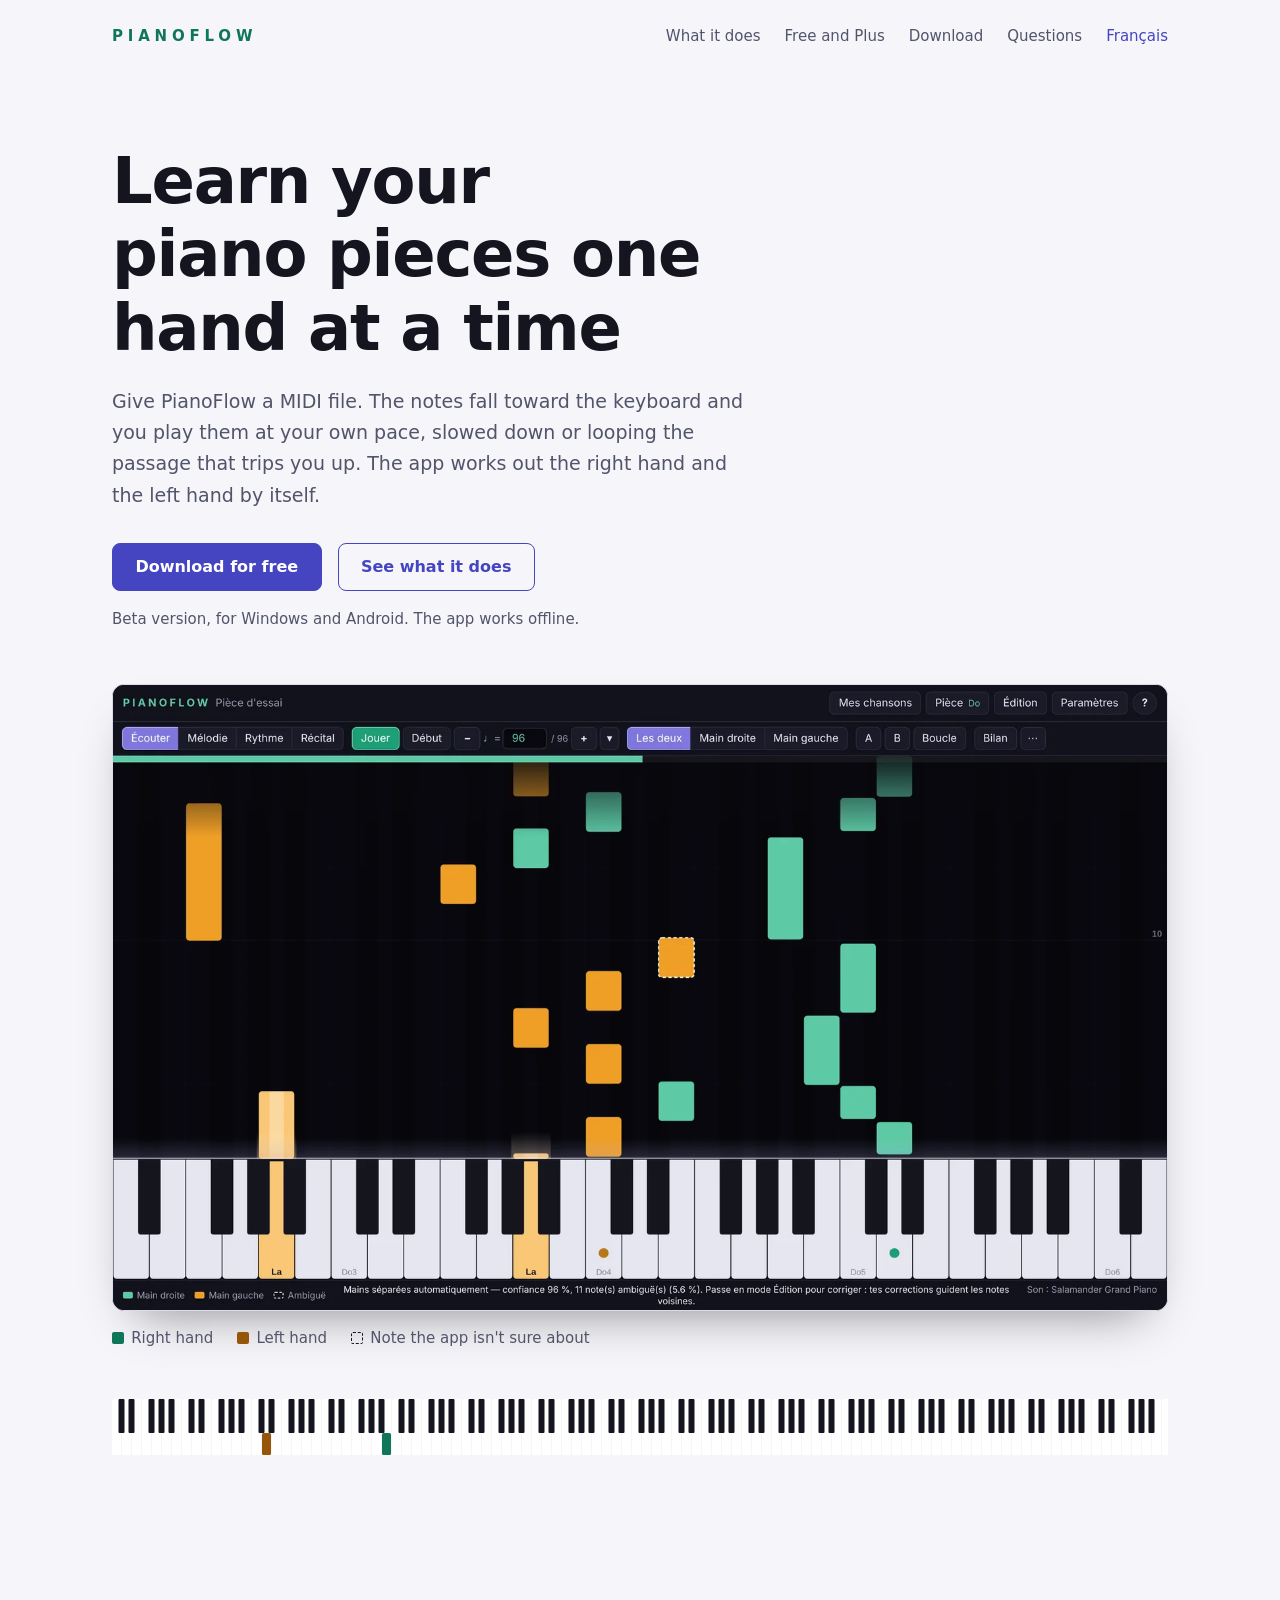
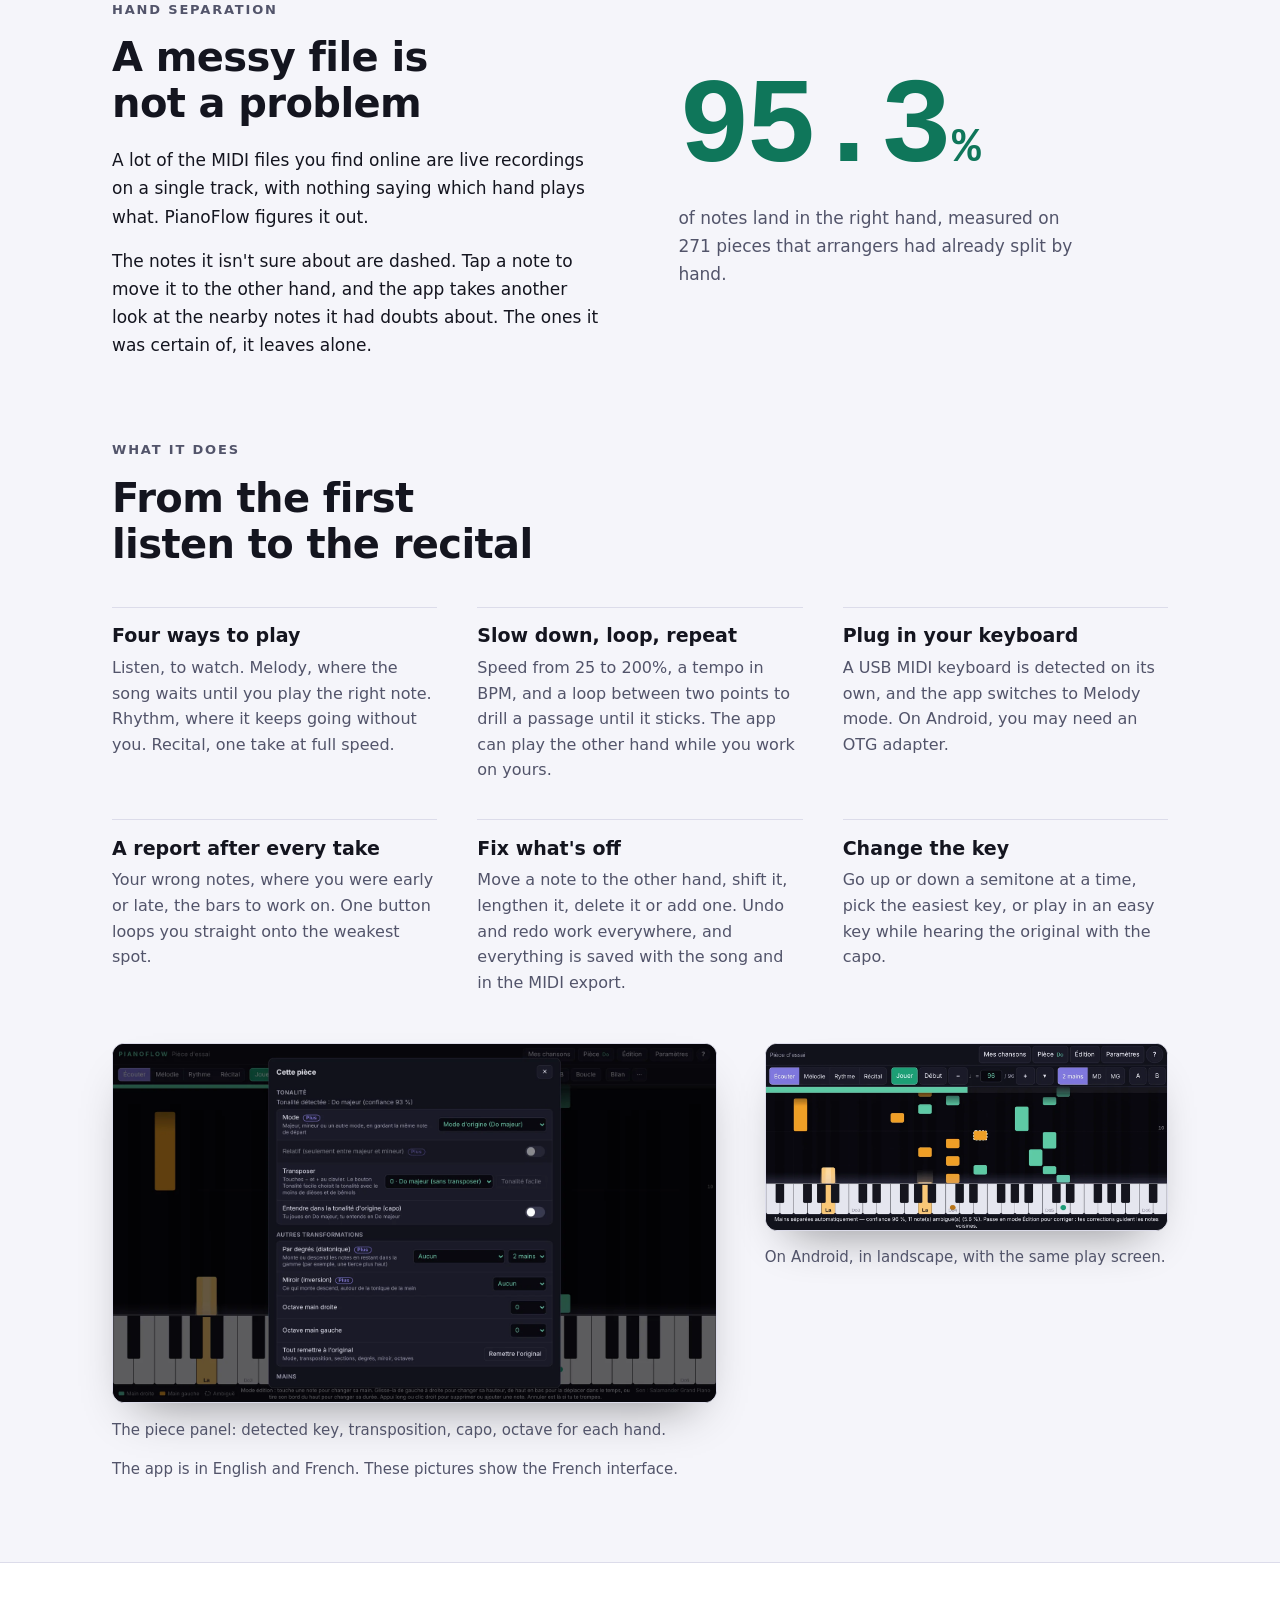
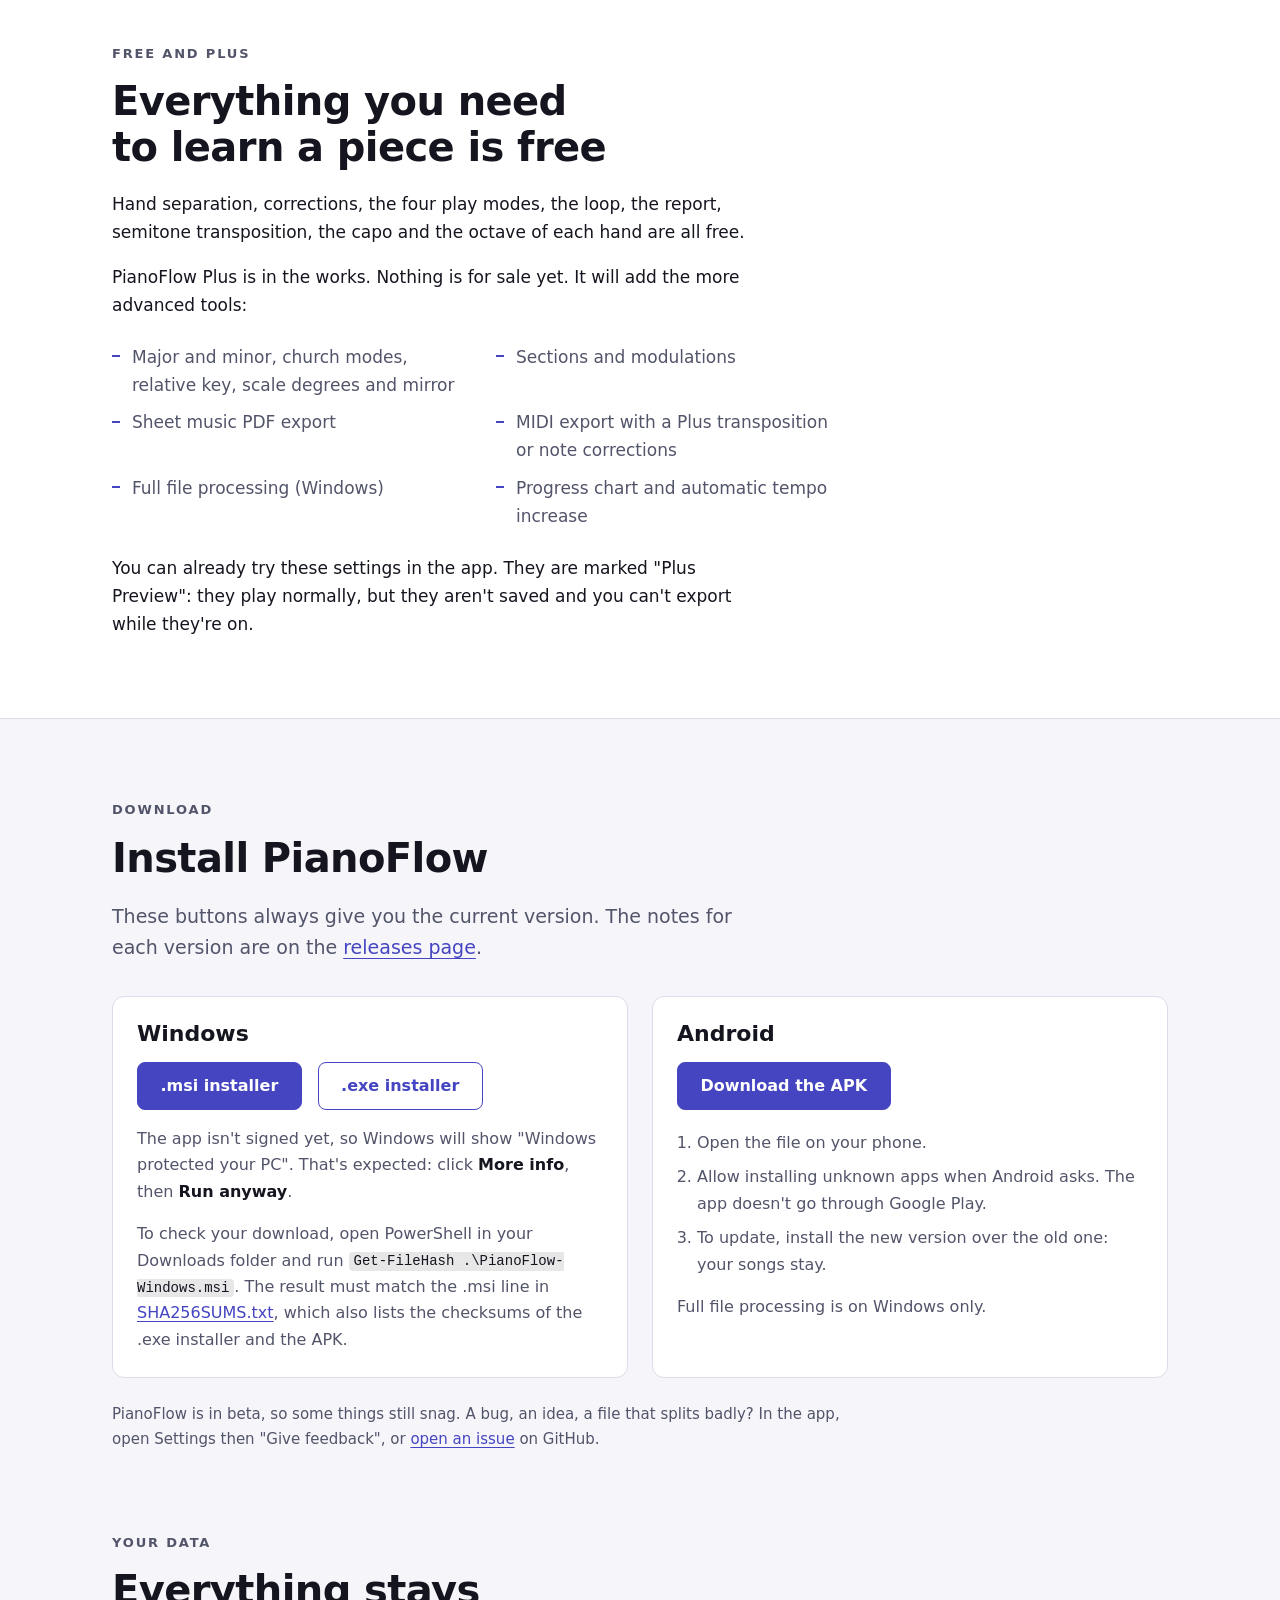
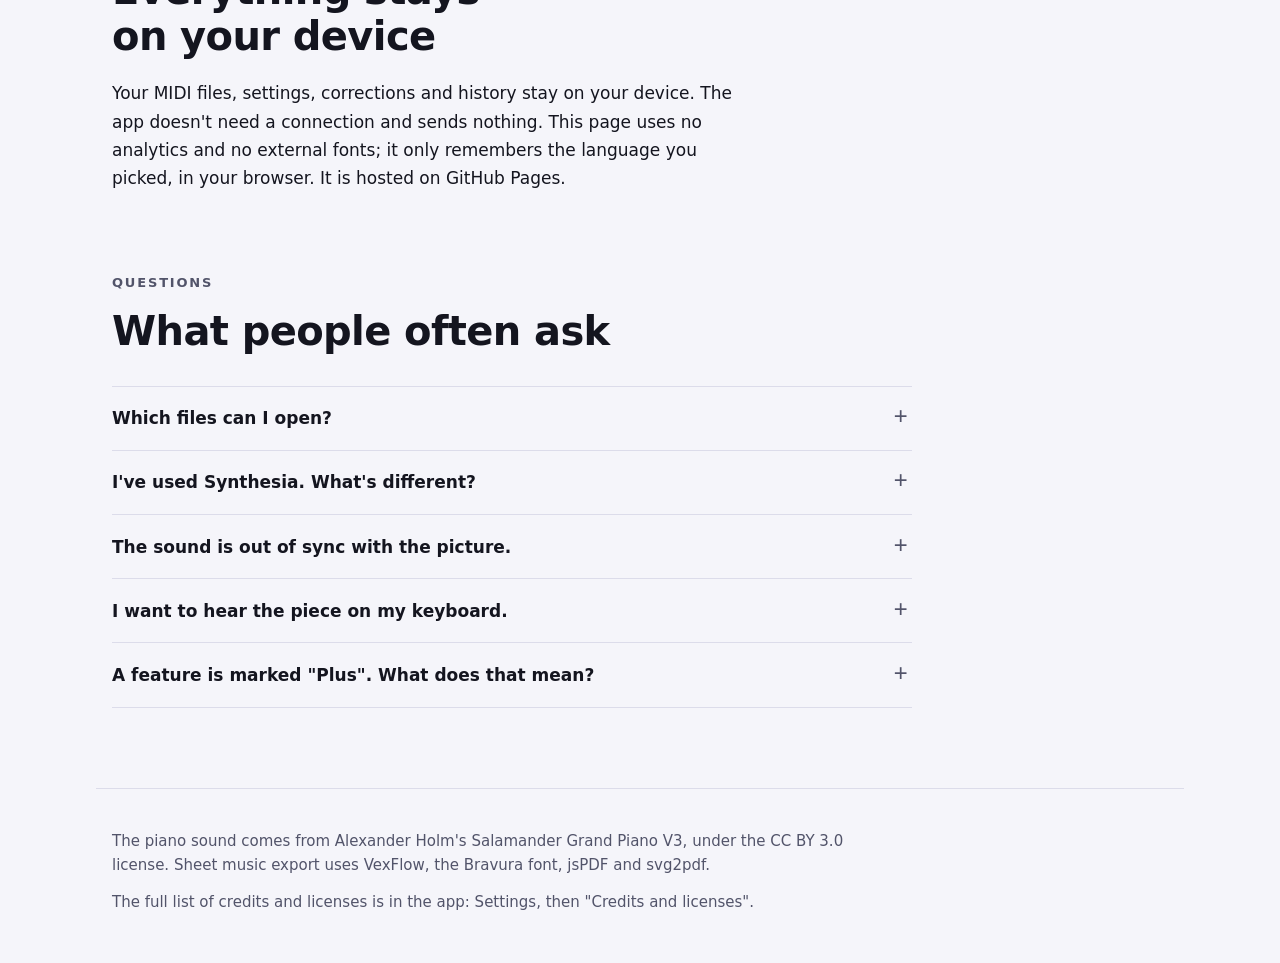
==== en/index.html @ ace05fa1 "Site : c47368e" ====
<!doctype html>
<html lang="en">
<head>
<meta charset="utf-8">
<meta name="viewport" content="width=device-width, initial-scale=1, viewport-fit=cover">
<title>PianoFlow</title>
<meta name="description" content="PianoFlow helps you learn piano pieces from a MIDI file: the notes fall toward the keyboard and the two hands are split for you. Free, for Windows and Android.">
<meta name="color-scheme" content="dark light">
<link rel="icon" href="data:image/svg+xml,%3Csvg xmlns='http://www.w3.org/2000/svg' viewBox='0 0 32 32'%3E%3Crect width='32' height='32' rx='6' fill='%230d0e15'/%3E%3Crect x='6' y='7' width='5' height='11' rx='1' fill='%235ccaa2'/%3E%3Crect x='13' y='12' width='5' height='8' rx='1' fill='%23f0a02a'/%3E%3Crect x='20' y='5' width='5' height='9' rx='1' fill='%235ccaa2'/%3E%3Crect x='4' y='22' width='24' height='5' rx='1' fill='%23e6e6ee'/%3E%3C/svg%3E">
<link rel="stylesheet" href="../style.css">
<link rel="alternate" hreflang="fr" href="https://nordiqc.github.io/pianoflow/">
<link rel="alternate" hreflang="en" href="https://nordiqc.github.io/pianoflow/en/">
<link rel="alternate" hreflang="x-default" href="https://nordiqc.github.io/pianoflow/en/">
</head>
<body>

<header class="page">
  <a class="marque" href="./">PianoFlow</a>
  <nav aria-label="Page sections">
    <a href="#features">What it does</a>
    <a href="#plus">Free and Plus</a>
    <a href="#download">Download</a>
    <a href="#questions">Questions</a>
    <a href="../" hreflang="fr" lang="fr" data-langue="fr" class="langue">Français</a>
  </nav>
</header>

<main>
<section class="accueil page" aria-labelledby="title">
  <h1 id="title">Learn your piano pieces one hand at a time</h1>
  <p class="lead">Give PianoFlow a MIDI file. The notes fall toward the keyboard and you play them at your own pace, slowed down or looping the passage that trips you up. The app works out the right hand and the left hand by itself.</p>
  <div class="actions">
    <a class="bouton principal" href="#download">Download for free</a>
    <a class="bouton secondaire" href="#features">See what it does</a>
  </div>
  <p class="note-bouton">Beta version, for Windows and Android. The app works offline.</p>

  <figure class="vitrine">
    <div class="cadre">
      <img src="../img/jeu.webp" width="1600" height="950" alt="The PianoFlow play screen: green and orange notes fall toward a piano keyboard, with the mode, speed and loop buttons at the top. The interface in this picture is in French.">
    </div>
    <figcaption>
      <span class="legende"><i class="d"></i>Right hand</span>
      <span class="legende"><i class="g"></i>Left hand</span>
      <span class="legende"><i class="a"></i>Note the app isn't sure about</span>
    </figcaption>
  </figure>

  <svg class="clavier" aria-hidden="true" focusable="false">
    <defs>
      <pattern id="octave" patternUnits="userSpaceOnUse" width="70" height="56">
        <rect width="70" height="56" fill="var(--fond)"/>
        <g fill="var(--cle)">
          <rect x="0" width="9" height="56" rx="1.5"/><rect x="10" width="9" height="56" rx="1.5"/><rect x="20" width="9" height="56" rx="1.5"/>
          <rect x="30" width="9" height="56" rx="1.5"/><rect x="40" width="9" height="56" rx="1.5"/><rect x="50" width="9" height="56" rx="1.5"/><rect x="60" width="9" height="56" rx="1.5"/>
        </g>
        <g fill="var(--cle-noire)">
          <rect x="6.5" width="6" height="34" rx="1"/><rect x="16.5" width="6" height="34" rx="1"/>
          <rect x="36.5" width="6" height="34" rx="1"/><rect x="46.5" width="6" height="34" rx="1"/><rect x="56.5" width="6" height="34" rx="1"/>
        </g>
      </pattern>
    </defs>
    <rect width="100%" height="56" fill="url(#octave)"/>
    <rect x="150" y="34" width="9" height="22" rx="1.5" fill="var(--main-g)"/>
    <rect x="270" y="34" width="9" height="22" rx="1.5" fill="var(--main-d)"/>
  </svg>
</section>

<section id="hands" class="page" aria-labelledby="title-hands">
  <div class="deux-colonnes">
    <div>
      <p class="etiquette">Hand separation</p>
      <h2 id="title-hands">A messy file is not a problem</h2>
      <div class="corps">
        <p>A lot of the MIDI files you find online are live recordings on a single track, with nothing saying which hand plays what. PianoFlow figures it out.</p>
        <p>The notes it isn't sure about are dashed. Tap a note to move it to the other hand, and the app takes another look at the nearby notes it had doubts about. The ones it was certain of, it leaves alone.</p>
      </div>
    </div>
    <div>
      <p class="chiffre">95.3<small>%</small></p>
      <p class="chiffre-texte">of notes land in the right hand, measured on 271 pieces that arrangers had already split by hand.</p>
    </div>
  </div>
</section>

<section id="features" class="page suite" aria-labelledby="title-features">
  <p class="etiquette">What it does</p>
  <h2 id="title-features">From the first listen to the recital</h2>
  <ul class="fonctions">
    <li>
      <h3>Four ways to play</h3>
      <p>Listen, to watch. Melody, where the song waits until you play the right note. Rhythm, where it keeps going without you. Recital, one take at full speed.</p>
    </li>
    <li>
      <h3>Slow down, loop, repeat</h3>
      <p>Speed from 25 to 200%, a tempo in BPM, and a loop between two points to drill a passage until it sticks. The app can play the other hand while you work on yours.</p>
    </li>
    <li>
      <h3>Plug in your keyboard</h3>
      <p>A USB MIDI keyboard is detected on its own, and the app switches to Melody mode. On Android, you may need an OTG adapter.</p>
    </li>
    <li>
      <h3>A report after every take</h3>
      <p>Your wrong notes, where you were early or late, the bars to work on. One button loops you straight onto the weakest spot.</p>
    </li>
    <li>
      <h3>Fix what's off</h3>
      <p>Move a note to the other hand, shift it, lengthen it, delete it or add one. Undo and redo work everywhere, and everything is saved with the song and in the MIDI export.</p>
    </li>
    <li>
      <h3>Change the key</h3>
      <p>Go up or down a semitone at a time, pick the easiest key, or play in an easy key while hearing the original with the capo.</p>
    </li>
  </ul>

  <div class="apercus">
    <figure>
      <div class="cadre"><img src="../img/tonalite.webp" width="1600" height="950" loading="lazy" alt="The PianoFlow piece panel: detected key, transposition, capo, octave per hand, and the settings marked Plus. The interface in this picture is in French."></div>
      <figcaption class="sous-image">The piece panel: detected key, transposition, capo, octave for each hand.</figcaption>
    </figure>
    <figure>
      <div class="cadre"><img src="../img/telephone.webp" width="1400" height="647" loading="lazy" alt="PianoFlow on a phone held in landscape: the same play screen, with buttons sized for touch."></div>
      <figcaption class="sous-image">On Android, in landscape, with the same play screen.</figcaption>
    </figure>
  </div>
  <p class="sous-image">The app is in English and French. These pictures show the French interface.</p>
</section>

<section id="plus" class="plus" aria-labelledby="title-plus">
  <div class="page">
    <p class="etiquette">Free and Plus</p>
    <h2 id="title-plus">Everything you need to learn a piece is free</h2>
    <div class="corps">
      <p>Hand separation, corrections, the four play modes, the loop, the report, semitone transposition, the capo and the octave of each hand are all free.</p>
      <p>PianoFlow Plus is in the works. Nothing is for sale yet. It will add the more advanced tools:</p>
    </div>
    <ul class="liste-plus">
      <li>Major and minor, church modes, relative key, scale degrees and mirror</li>
      <li>Sections and modulations</li>
      <li>Sheet music PDF export</li>
      <li>MIDI export with a Plus transposition or note corrections</li>
      <li>Full file processing (Windows)</li>
      <li>Progress chart and automatic tempo increase</li>
    </ul>
    <div class="corps apres-liste">
      <p>You can already try these settings in the app. They are marked "Plus Preview": they play normally, but they aren't saved and you can't export while they're on.</p>
    </div>
  </div>
</section>

<section id="download" class="page" aria-labelledby="title-download">
  <p class="etiquette">Download</p>
  <h2 id="title-download">Install PianoFlow</h2>
  <p class="lead">These buttons always give you the current version. The notes for each version are on the <a href="https://github.com/NordiQc/pianoflow/releases/latest">releases page</a>.</p>

  <div class="telechargements">
    <div class="plateforme">
      <h3>Windows</h3>
      <div class="actions">
        <a class="bouton principal" href="https://github.com/NordiQc/pianoflow/releases/latest/download/PianoFlow-Windows.msi">.msi installer</a>
        <a class="bouton secondaire" href="https://github.com/NordiQc/pianoflow/releases/latest/download/PianoFlow-Windows-setup.exe">.exe installer</a>
      </div>
      <p>The app isn't signed yet, so Windows will show "Windows protected your PC". That's expected: click <strong>More info</strong>, then <strong>Run anyway</strong>.</p>
      <p>To check your download, open PowerShell in your Downloads folder and run <code>Get-FileHash .\PianoFlow-Windows.msi</code>. The result must match the .msi line in <a href="https://github.com/NordiQc/pianoflow/releases/latest/download/SHA256SUMS.txt">SHA256SUMS.txt</a>, which also lists the checksums of the .exe installer and the APK.</p>
    </div>
    <div class="plateforme">
      <h3>Android</h3>
      <div class="actions">
        <a class="bouton principal" href="https://github.com/NordiQc/pianoflow/releases/latest/download/PianoFlow-Android.apk">Download the APK</a>
      </div>
      <ol>
        <li>Open the file on your phone.</li>
        <li>Allow installing unknown apps when Android asks. The app doesn't go through Google Play.</li>
        <li>To update, install the new version over the old one: your songs stay.</li>
      </ol>
      <p>Full file processing is on Windows only.</p>
    </div>
  </div>
  <p class="pied-telechargement">PianoFlow is in beta, so some things still snag. A bug, an idea, a file that splits badly? In the app, open Settings then "Give feedback", or <a href="https://github.com/NordiQc/pianoflow/issues">open an issue</a> on GitHub.</p>
</section>

<section id="privacy" class="page suite" aria-labelledby="title-privacy">
  <p class="etiquette">Your data</p>
  <h2 id="title-privacy">Everything stays on your device</h2>
  <div class="corps">
    <p>Your MIDI files, settings, corrections and history stay on your device. The app doesn't need a connection and sends nothing. This page uses no analytics and no external fonts; it only remembers the language you picked, in your browser. It is hosted on GitHub Pages.</p>
  </div>
</section>

<section id="questions" class="page suite" aria-labelledby="title-questions">
  <p class="etiquette">Questions</p>
  <h2 id="title-questions">What people often ask</h2>
  <div class="questions">
    <details>
      <summary>Which files can I open?</summary>
      <p>MIDI files (.mid). It can be a live recording on a single track, or a file already split into two tracks, one per hand. Add them in "My songs" or drop them on the window. On Windows, you can also import a whole folder.</p>
    </details>
    <details>
      <summary>I've used Synthesia. What's different?</summary>
      <p>The idea is the same: notes falling toward a keyboard. PianoFlow adds automatic hand separation from a single-track file, a report after every take, and note and hand corrections right in the app.</p>
    </details>
    <details>
      <summary>The sound is out of sync with the picture.</summary>
      <p>Open Settings, then Display, and adjust "Audio/video sync". Auto suits most devices. Otherwise, try larger values until the sound lands at the right moment.</p>
    </details>
    <details>
      <summary>I want to hear the piece on my keyboard.</summary>
      <p>Open Settings, then "Sound output", and turn on your keyboard. The "Test" button plays four notes to check. On Windows, close Synthesia first: some MIDI drivers can't be shared between two programs.</p>
    </details>
    <details>
      <summary>A feature is marked "Plus". What does that mean?</summary>
      <p>PianoFlow Plus is a paid version in the works, not for sale yet. You can try its settings as a preview, but they aren't saved with the song and export stays locked while they're on.</p>
    </details>
  </div>
</section>
</main>

<footer class="page">
  <p>The piano sound comes from Alexander Holm's Salamander Grand Piano V3, under the CC BY 3.0 license. Sheet music export uses VexFlow, the Bravura font, jsPDF and svg2pdf.</p>
  <p>The full list of credits and licenses is in the app: Settings, then "Credits and licenses".</p>
</footer>

<script>
document.querySelectorAll('[data-langue]').forEach(function (a) {
  a.addEventListener('click', function () { try { localStorage.setItem('pf-site-langue', a.dataset.langue); } catch (e) {} });
});
</script>
</body>
</html>
---- style.css ----
/* Une seule colonne de 68rem. Le sombre est la version de base, comme l'app ; le clair suit le système.
   Le vert et l'orange sont les couleurs des deux mains dans l'app, ils ne servent qu'à ça. Aucune police ni aucun script venant d'ailleurs. */
:root {
  --fond: #0d0e15;
  --panneau: #151622;
  --trait: #272a3c;
  --texte: #e9eaf3;
  --texte-doux: #a5a8bf;
  --accent: #8d8df2;
  --sur-accent: #0d0e15;
  --main-d: #5ccaa2;
  --main-g: #f0a02a;
  --cle: #e6e6ee;
  --cle-noire: #0d0e15;
  --police: "Segoe UI Variable Text", "Segoe UI", system-ui, -apple-system, "Helvetica Neue", Roboto, sans-serif;
  --police-titre: "Segoe UI Variable Display", "Segoe UI", system-ui, -apple-system, "Helvetica Neue", Roboto, sans-serif;
  --police-chiffres: ui-monospace, "Cascadia Mono", "SF Mono", Consolas, monospace;
  color-scheme: dark;
}
@media (prefers-color-scheme: light) {
  :root:not([data-theme="dark"]) {
    --fond: #f5f5fa; --panneau: #ffffff; --trait: #dcdcea; --texte: #14151f; --texte-doux: #52546a;
    --accent: #4545c2; --sur-accent: #ffffff; --main-d: #0f765a; --main-g: #96560a;
    --cle: #ffffff; --cle-noire: #14151f; color-scheme: light;
  }
}
:root[data-theme="light"] {
  --fond: #f5f5fa; --panneau: #ffffff; --trait: #dcdcea; --texte: #14151f; --texte-doux: #52546a;
  --accent: #4545c2; --sur-accent: #ffffff; --main-d: #0f765a; --main-g: #96560a;
  --cle: #ffffff; --cle-noire: #14151f; color-scheme: light;
}

*, *::before, *::after { box-sizing: border-box; }
html { scroll-behavior: smooth; }
body { margin: 0; background: var(--fond); color: var(--texte); font: 1.0625rem/1.65 var(--police); -webkit-text-size-adjust: 100%; }
img { display: block; max-width: 100%; height: auto; }
figure { margin: 0; }
a { color: var(--accent); text-underline-offset: .2em; }
:focus-visible { outline: 2px solid var(--accent); outline-offset: 3px; border-radius: 4px; }
h1, h2, h3 { font-family: var(--police-titre); line-height: 1.15; text-wrap: balance; margin: 0; }
p { margin: 0; }

.page { width: 100%; max-width: 68rem; margin-inline: auto; padding-inline: max(1rem, env(safe-area-inset-left, 0px)); }
section { padding-block: clamp(2.75rem, 7vw, 5rem); }
section.suite { padding-top: 0; }
.apres-liste { margin-top: 1.5rem; }
.etiquette { font-size: .8125rem; font-weight: 650; letter-spacing: .14em; text-transform: uppercase; color: var(--texte-doux); margin-bottom: .9rem; }
.lead { font-size: 1.1875rem; color: var(--texte-doux); max-width: 40rem; }
.corps { max-width: 40rem; }
.corps p + p { margin-top: 1rem; }

/* En-tête */
header { display: flex; flex-wrap: wrap; align-items: center; justify-content: space-between; gap: .75rem 2rem; padding-block: 1.25rem; }
.marque { font: 700 .9375rem/1 var(--police-titre); letter-spacing: .32em; text-transform: uppercase; color: var(--main-d); text-decoration: none; }
nav { display: flex; flex-wrap: wrap; gap: .25rem 1.5rem; }
nav a { color: var(--texte-doux); text-decoration: none; font-size: .9375rem; padding-block: .25rem; }
nav a:hover { color: var(--texte); }

/* Haut de page */
.accueil { padding-block: clamp(2rem, 6vw, 4.5rem) clamp(2.5rem, 6vw, 4rem); }
h1 { font-size: clamp(2.25rem, 6.2vw, 4rem); font-weight: 680; letter-spacing: -.02em; max-width: 18ch; }
.accueil .lead { margin-top: 1.25rem; }
.actions { display: flex; flex-wrap: wrap; align-items: center; gap: .75rem 1rem; margin-top: 2rem; }
.bouton { display: inline-flex; align-items: center; min-height: 3rem; padding: .5rem 1.4rem; border-radius: .5rem; font: 600 1rem/1.2 var(--police); text-decoration: none; border: 1px solid var(--accent); }
.bouton.principal { background: var(--accent); color: var(--sur-accent); }
.bouton.principal:hover { filter: brightness(1.08); }
.bouton.secondaire { color: var(--accent); background: transparent; }
.bouton.secondaire:hover { background: color-mix(in srgb, var(--accent) 12%, transparent); }
.note-bouton { margin-top: 1rem; font-size: .9375rem; color: var(--texte-doux); }

.vitrine { margin-top: clamp(2rem, 5vw, 3.25rem); }
.cadre { border: 1px solid var(--trait); border-radius: .75rem; overflow: hidden; background: #0d0e15; box-shadow: 0 1.5rem 3rem -1.5rem rgb(0 0 0 / .45); }
.vitrine figcaption, .sous-image { font-size: .9375rem; color: var(--texte-doux); margin-top: .9rem; display: flex; flex-wrap: wrap; gap: .35rem 1.5rem; }
.legende i { display: inline-block; width: .75rem; height: .75rem; border-radius: 2px; margin-right: .45rem; vertical-align: -.05em; }
.legende .d { background: var(--main-d); } .legende .g { background: var(--main-g); }
.legende .a { border: 1.5px dashed var(--texte); background: transparent; }
.clavier { display: block; width: 100%; height: 3.5rem; margin-top: clamp(2rem, 5vw, 3rem); }

/* Les deux mains */
.deux-colonnes { display: grid; grid-template-columns: minmax(0, 1fr) minmax(0, 1fr); gap: 2rem clamp(2rem, 6vw, 5rem); align-items: center; }
.chiffre { font: 600 clamp(4rem, 12vw, 7.5rem)/1 var(--police-chiffres); letter-spacing: -.04em; color: var(--main-d); font-variant-numeric: tabular-nums; }
.chiffre small { font-size: .4em; letter-spacing: 0; margin-left: .1em; }
.chiffre-texte { margin-top: .9rem; color: var(--texte-doux); max-width: 26rem; }

h2 { font-size: clamp(1.6rem, 4vw, 2.5rem); font-weight: 660; letter-spacing: -.015em; max-width: 24ch; margin-bottom: 1.25rem; }
h3 { font-size: 1.1875rem; font-weight: 650; margin-bottom: .5rem; }

/* Fonctions : une liste à filets, pas des cartes */
.fonctions { list-style: none; margin: 2.5rem 0 0; padding: 0; display: grid; grid-template-columns: repeat(3, minmax(0, 1fr)); gap: 2.25rem 2.5rem; }
.fonctions li { border-top: 1px solid var(--trait); padding-top: 1.1rem; min-width: 0; }
.fonctions p { color: var(--texte-doux); font-size: 1rem; line-height: 1.6; }

.apercus { display: grid; grid-template-columns: minmax(0, 1.5fr) minmax(0, 1fr); gap: 2rem clamp(1.5rem, 4vw, 3rem); align-items: start; margin-top: 3rem; }
.apercus figure { min-width: 0; }

/* Plus */
.plus { background: var(--panneau); border-block: 1px solid var(--trait); }
.liste-plus { margin: 1.5rem 0 0; padding: 0; list-style: none; display: grid; grid-template-columns: repeat(2, minmax(0, 1fr)); gap: .6rem 2rem; max-width: 46rem; }
.liste-plus li { padding-left: 1.25rem; position: relative; color: var(--texte-doux); }
.liste-plus li::before { content: ""; position: absolute; left: 0; top: .72em; width: .5rem; height: 2px; background: var(--accent); }
.plus .corps p + p { margin-top: 1rem; }

/* Télécharger */
.telechargements { display: grid; grid-template-columns: minmax(0, 1fr) minmax(0, 1fr); gap: 1.5rem; margin-top: 2rem; }
.plateforme { border: 1px solid var(--trait); border-radius: .75rem; padding: 1.5rem; background: var(--panneau); min-width: 0; }
.plateforme h3 { font-size: 1.375rem; margin-bottom: 1rem; }
.plateforme .actions { margin-top: 0; }
.plateforme ol, .plateforme ul { margin: 1.25rem 0 0; padding-left: 1.25rem; color: var(--texte-doux); font-size: 1rem; }
.plateforme li + li { margin-top: .5rem; }
.plateforme p { color: var(--texte-doux); font-size: 1rem; margin-top: 1rem; }
.plateforme strong { color: var(--texte); font-weight: 600; }
.pied-telechargement { margin-top: 1.5rem; color: var(--texte-doux); font-size: .9375rem; max-width: 46rem; }

.plateforme code { font: .875em/1.4 var(--police-chiffres); padding: .1em .35em; border-radius: .25rem; background: color-mix(in srgb, var(--texte) 10%, transparent); color: var(--texte); overflow-wrap: anywhere; }

/* Questions */
details { border-top: 1px solid var(--trait); }
details:last-of-type { border-bottom: 1px solid var(--trait); }
summary { cursor: pointer; list-style: none; padding: 1.1rem 2.25rem 1.1rem 0; font-weight: 600; position: relative; }
summary::-webkit-details-marker { display: none; }
summary::after { content: "+"; position: absolute; right: .25rem; top: 50%; transform: translateY(-50%); font: 400 1.5rem/1 var(--police-chiffres); color: var(--texte-doux); }
details[open] summary::after { content: "\2212"; }
details p { padding-bottom: 1.25rem; color: var(--texte-doux); max-width: 44rem; }
.questions { max-width: 50rem; margin-top: 2rem; }

footer { border-top: 1px solid var(--trait); padding-block: 2.5rem 3rem; color: var(--texte-doux); font-size: .9375rem; display: grid; gap: .75rem; }
footer p { max-width: 46rem; }

@media (max-width: 52rem) {
  .deux-colonnes, .apercus, .telechargements { grid-template-columns: minmax(0, 1fr); }
  .fonctions { grid-template-columns: repeat(2, minmax(0, 1fr)); }
}
@media (max-width: 34rem) {
  .fonctions, .liste-plus { grid-template-columns: minmax(0, 1fr); }
  .bouton { width: 100%; justify-content: center; }
  .plateforme { padding: 1.25rem; }
}
@media (prefers-reduced-motion: reduce) { html { scroll-behavior: auto; } }
nav a.langue { color: var(--accent); }
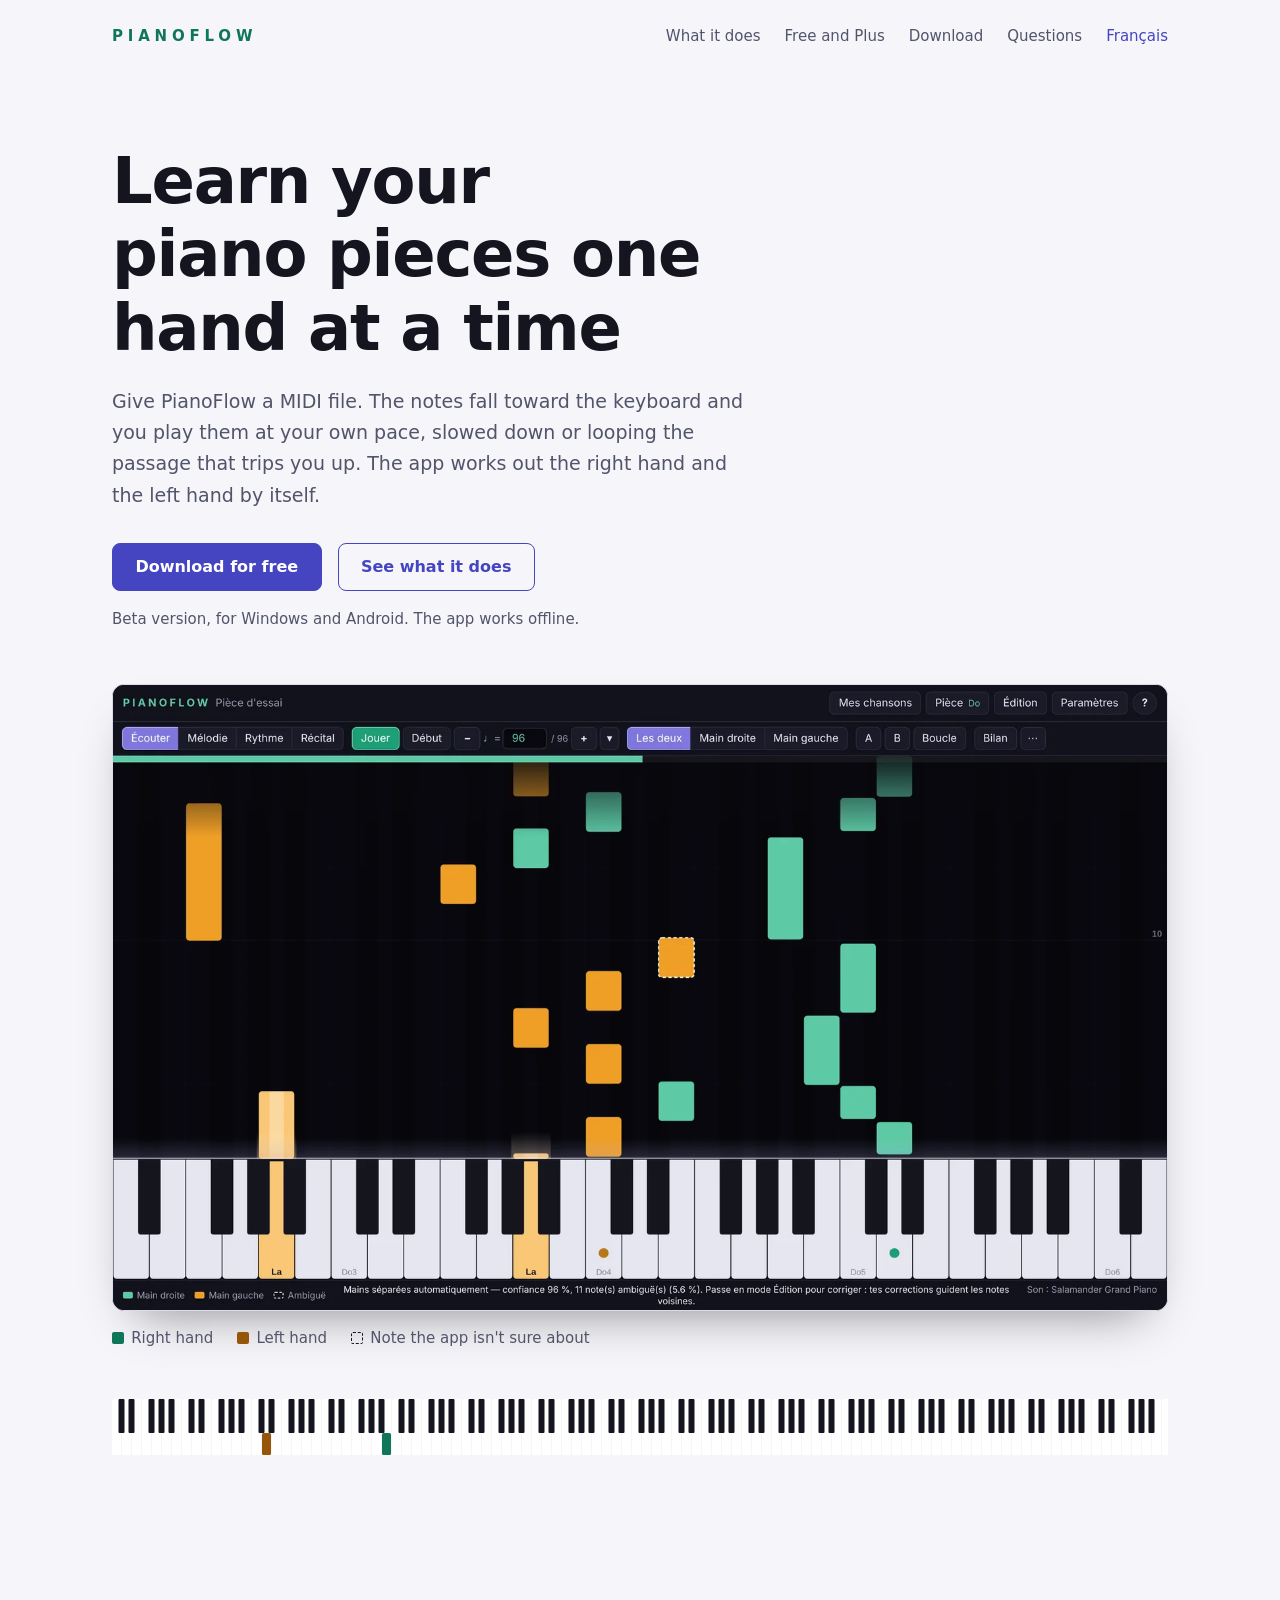
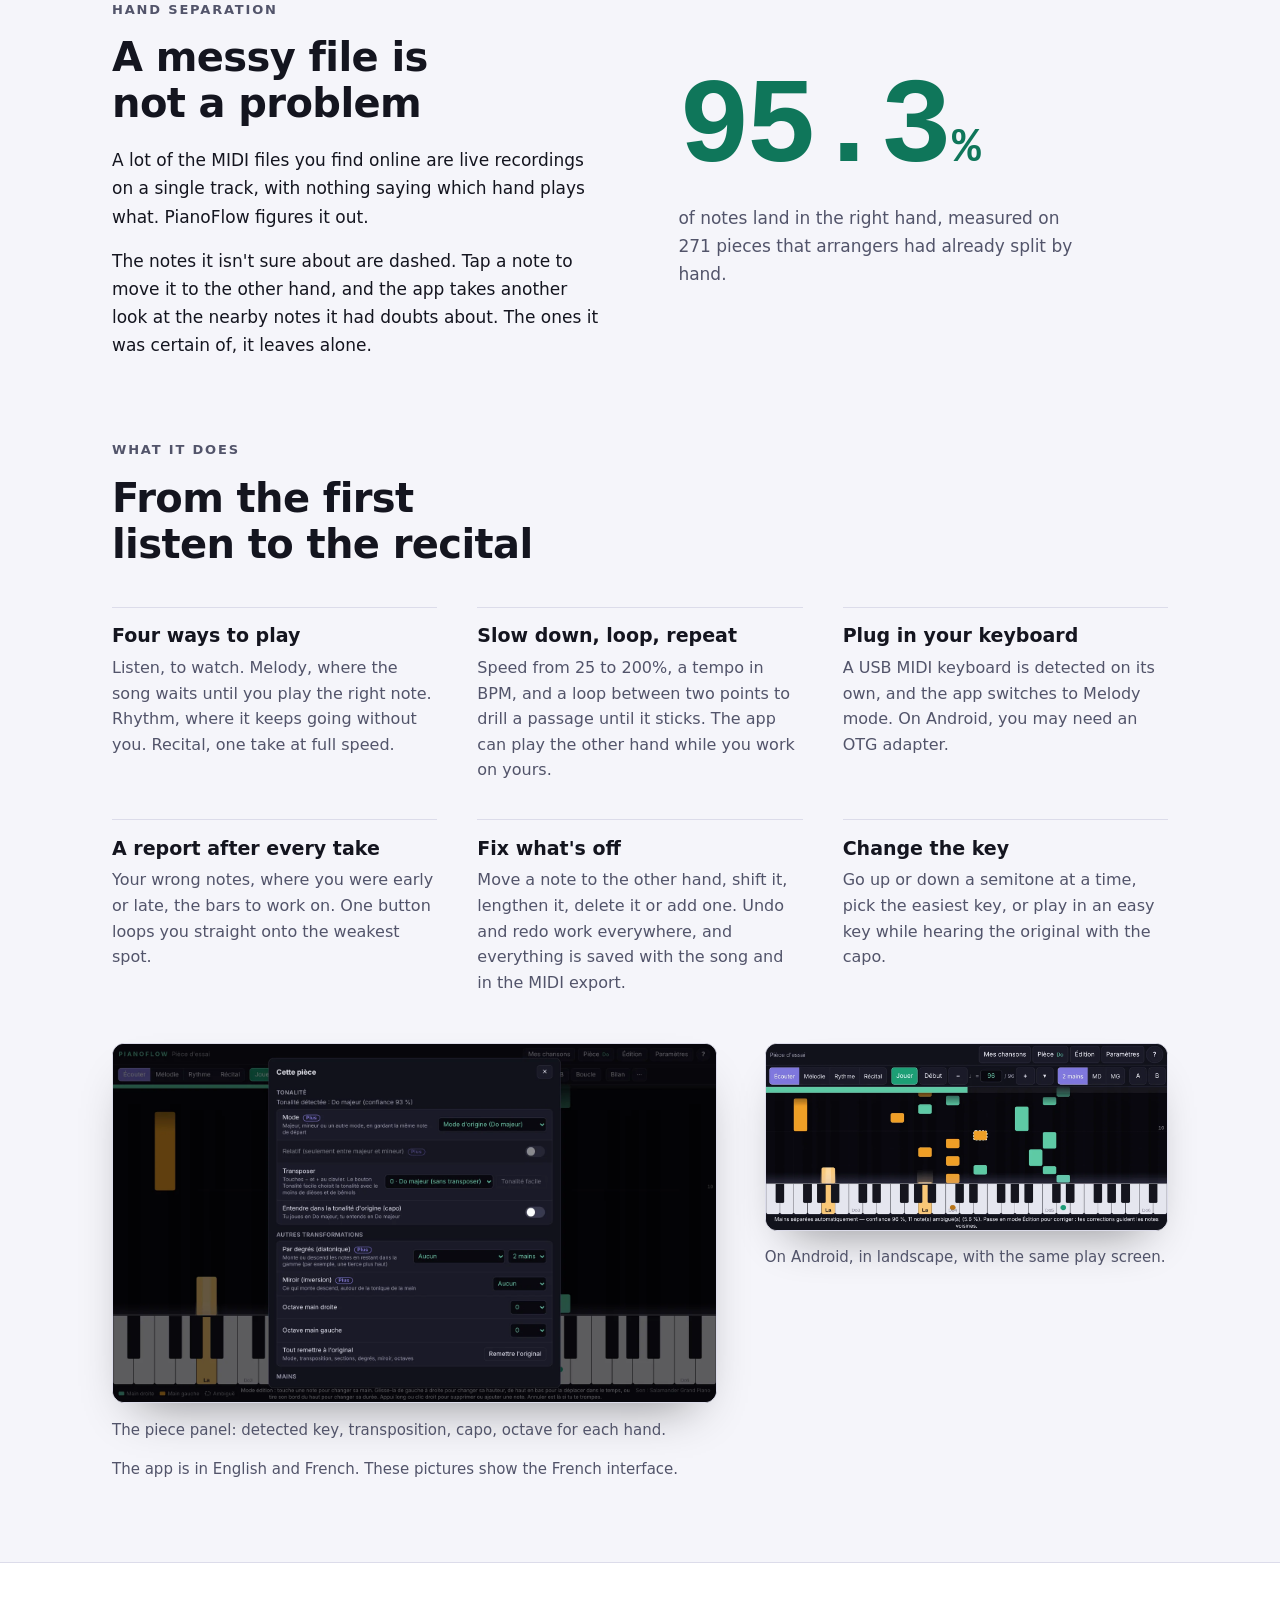
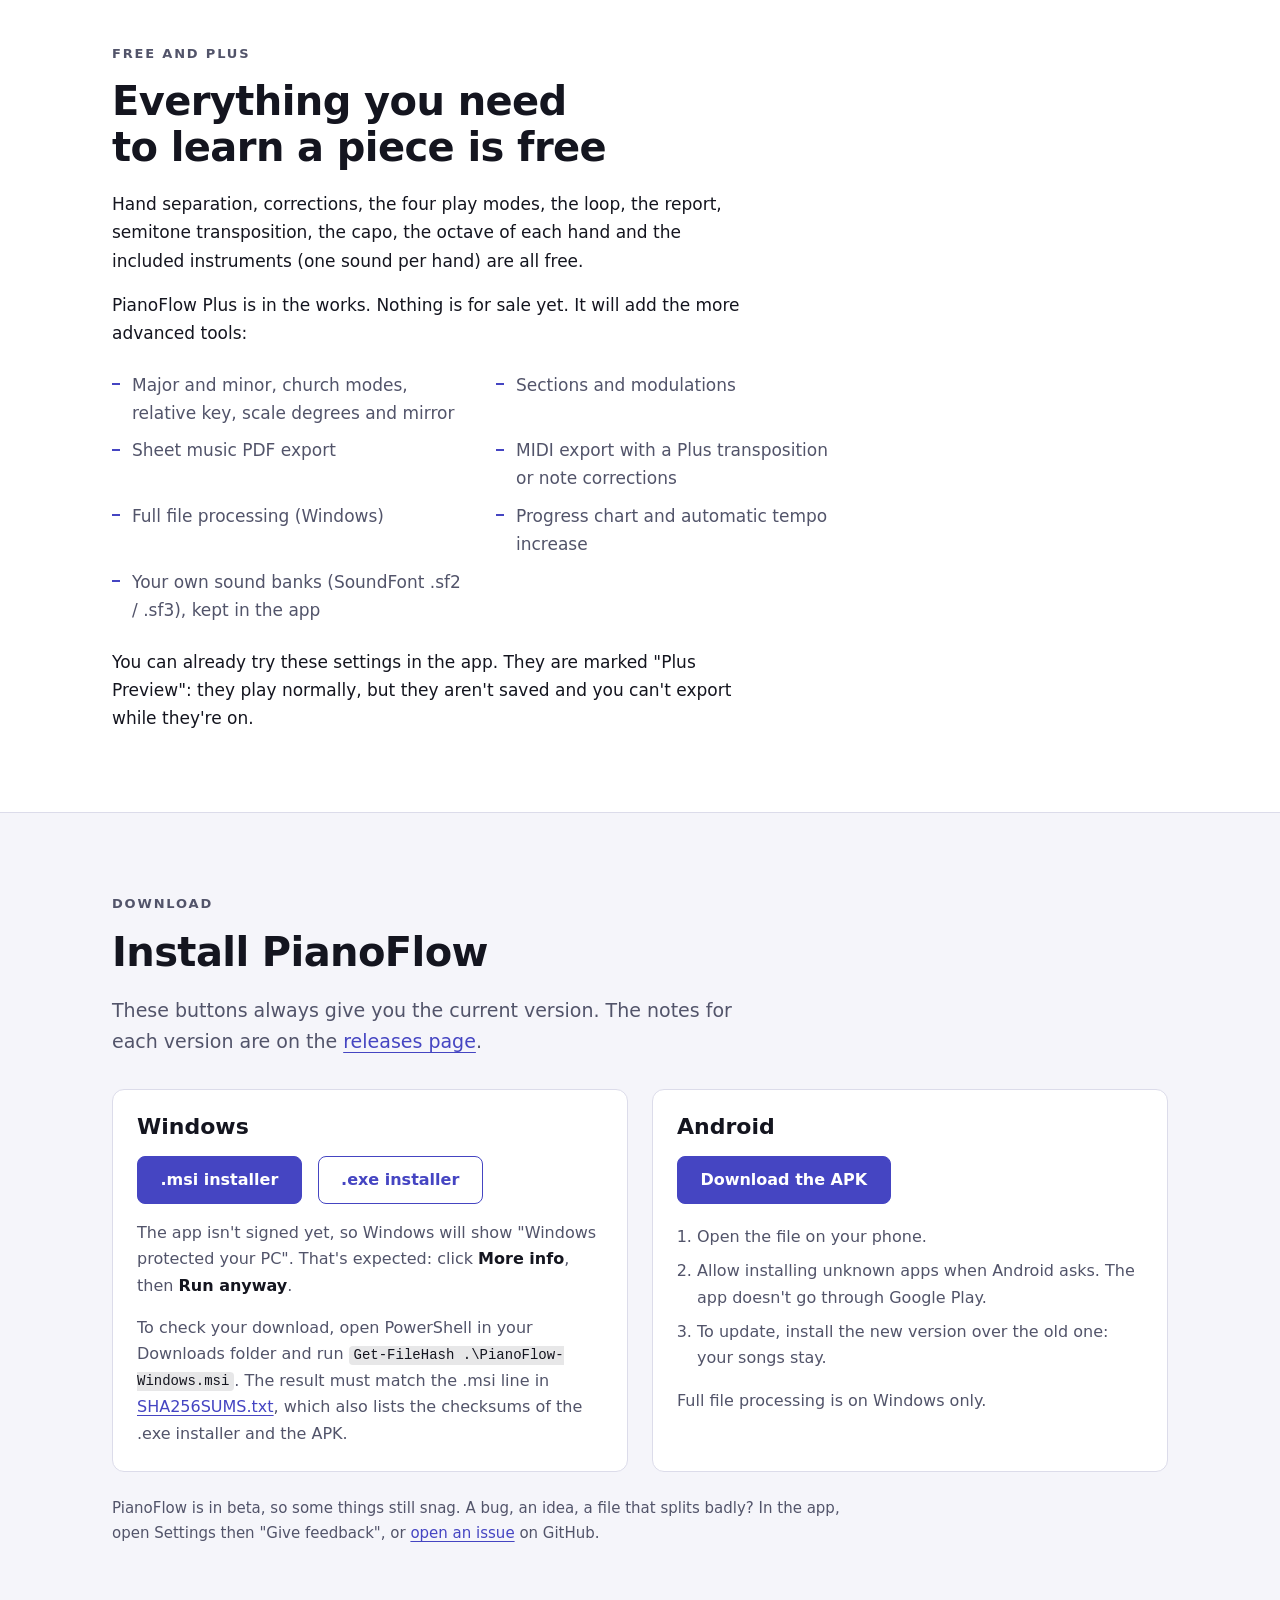
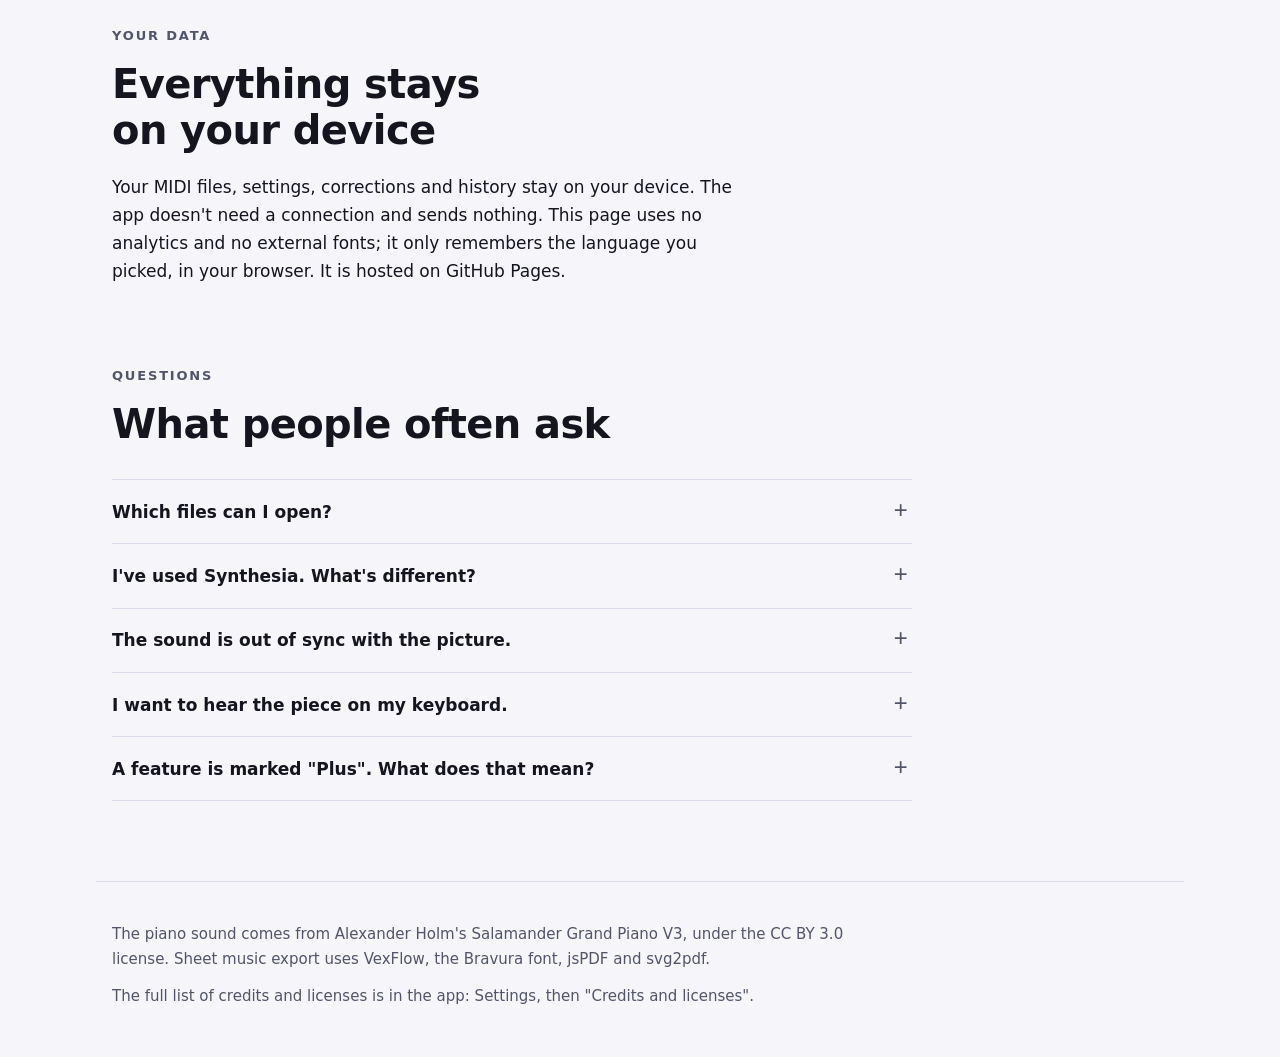
==== commit c23d302a: "Site : 83a8440" ====
--- a/en/index.html
+++ b/en/index.html
@@ -131,7 +131,7 @@
     <p class="etiquette">Free and Plus</p>
     <h2 id="title-plus">Everything you need to learn a piece is free</h2>
     <div class="corps">
-      <p>Hand separation, corrections, the four play modes, the loop, the report, semitone transposition, the capo and the octave of each hand are all free.</p>
+      <p>Hand separation, corrections, the four play modes, the loop, the report, semitone transposition, the capo, the octave of each hand and the included instruments (one sound per hand) are all free.</p>
       <p>PianoFlow Plus is in the works. Nothing is for sale yet. It will add the more advanced tools:</p>
     </div>
     <ul class="liste-plus">
@@ -141,6 +141,7 @@
       <li>MIDI export with a Plus transposition or note corrections</li>
       <li>Full file processing (Windows)</li>
       <li>Progress chart and automatic tempo increase</li>
+      <li>Your own sound banks (SoundFont .sf2 / .sf3), kept in the app</li>
     </ul>
     <div class="corps apres-liste">
       <p>You can already try these settings in the app. They are marked "Plus Preview": they play normally, but they aren't saved and you can't export while they're on.</p>
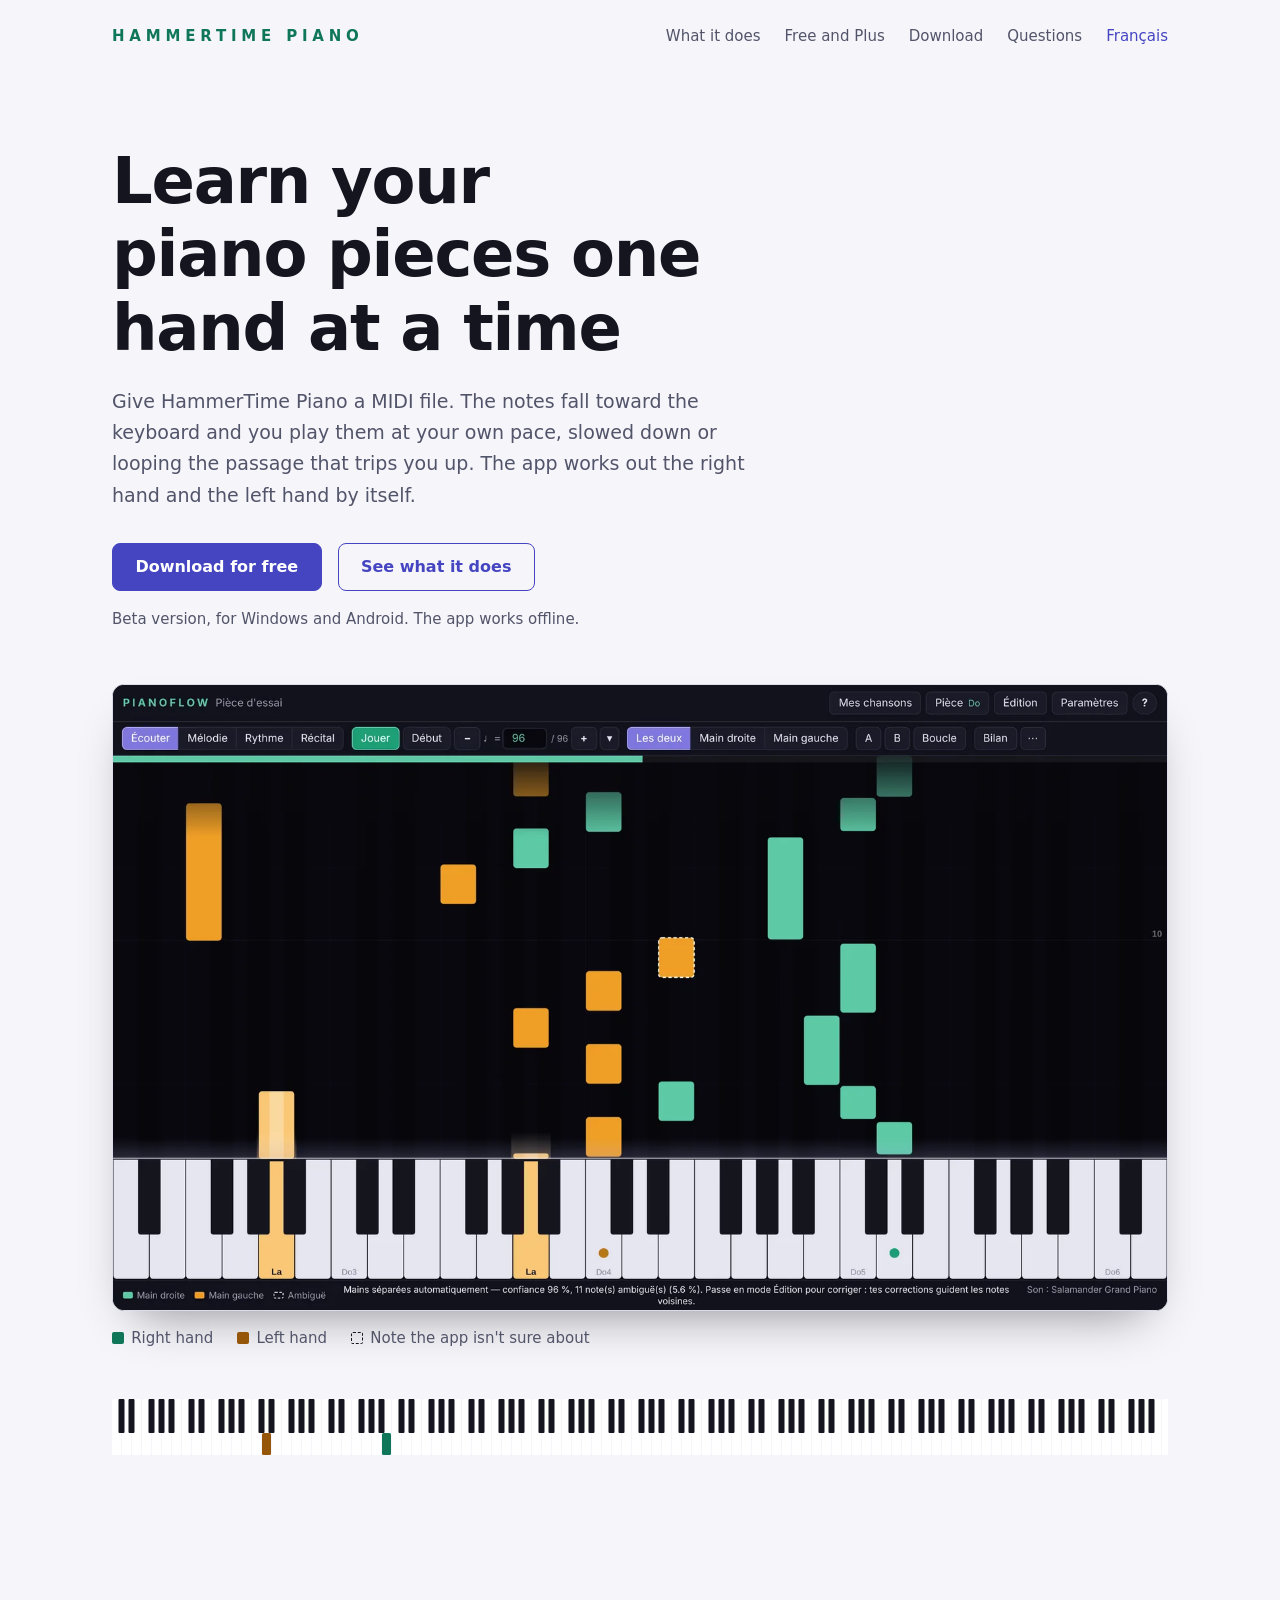
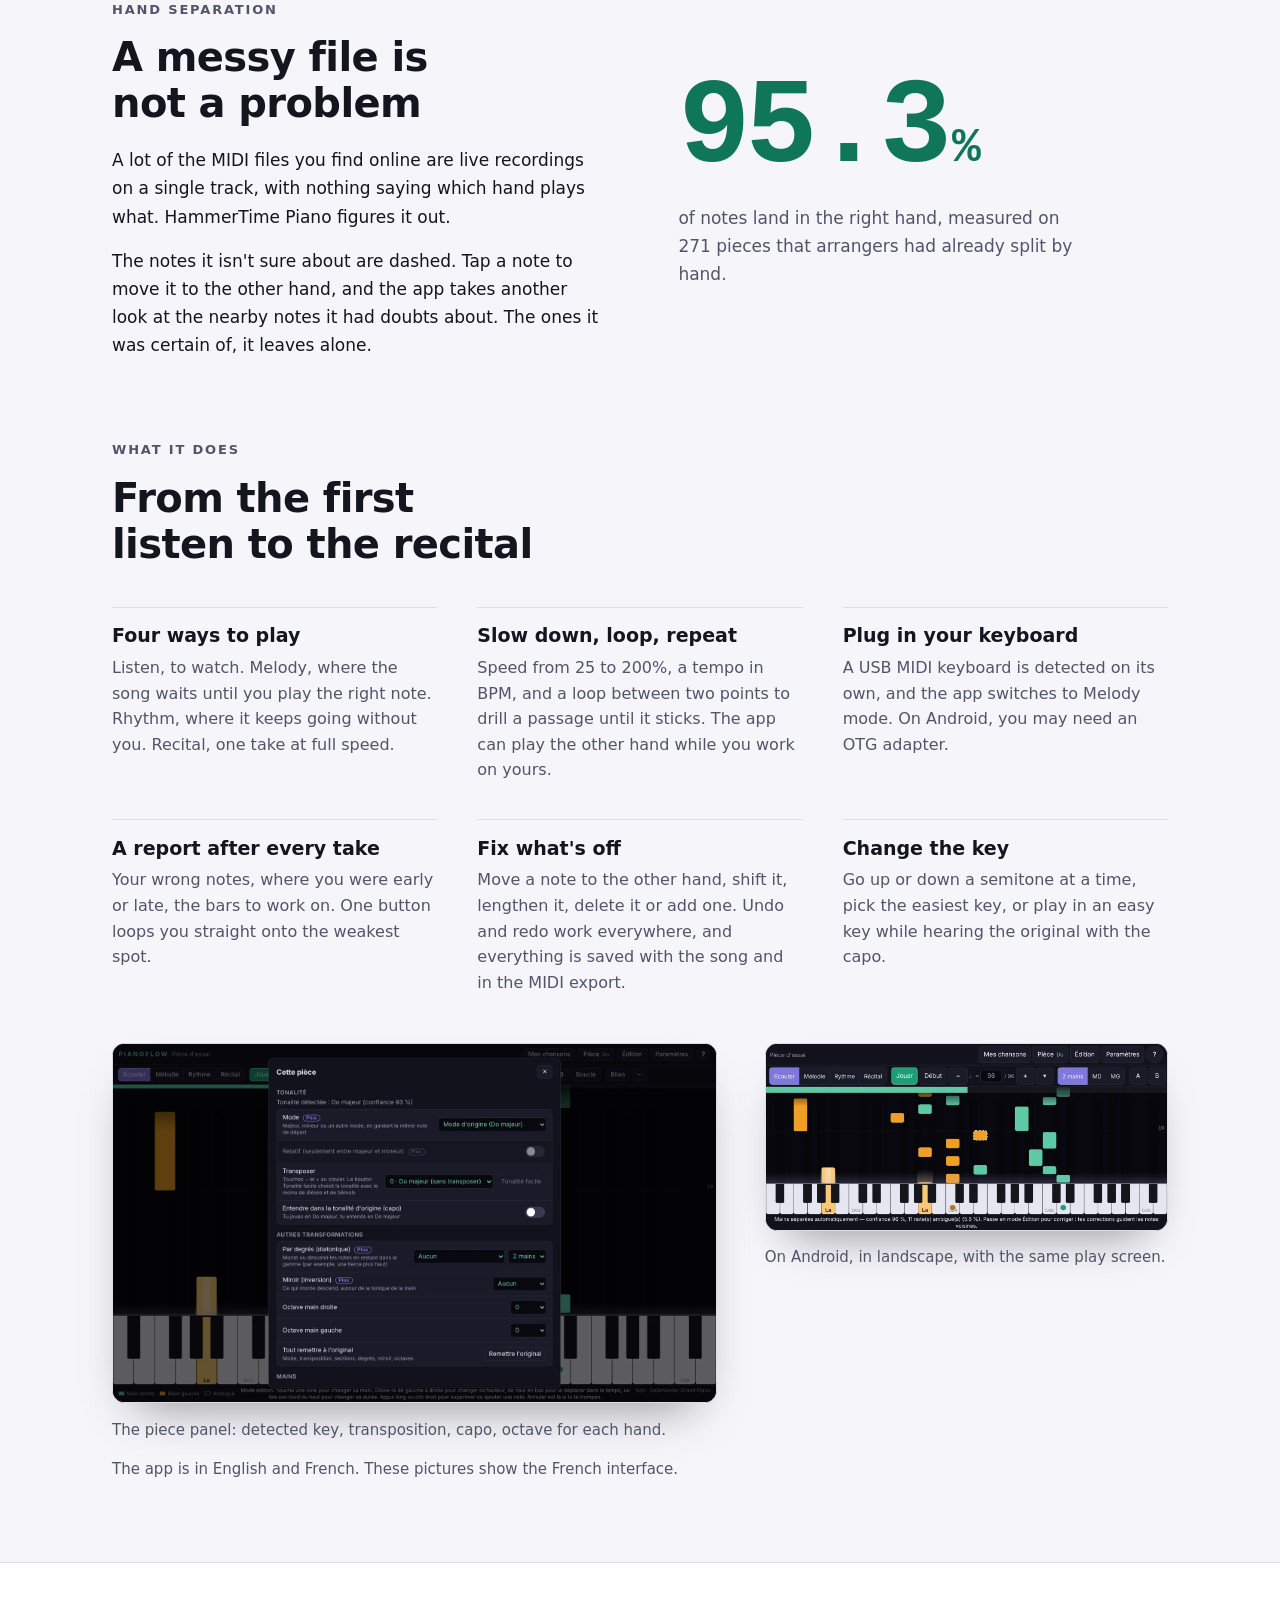
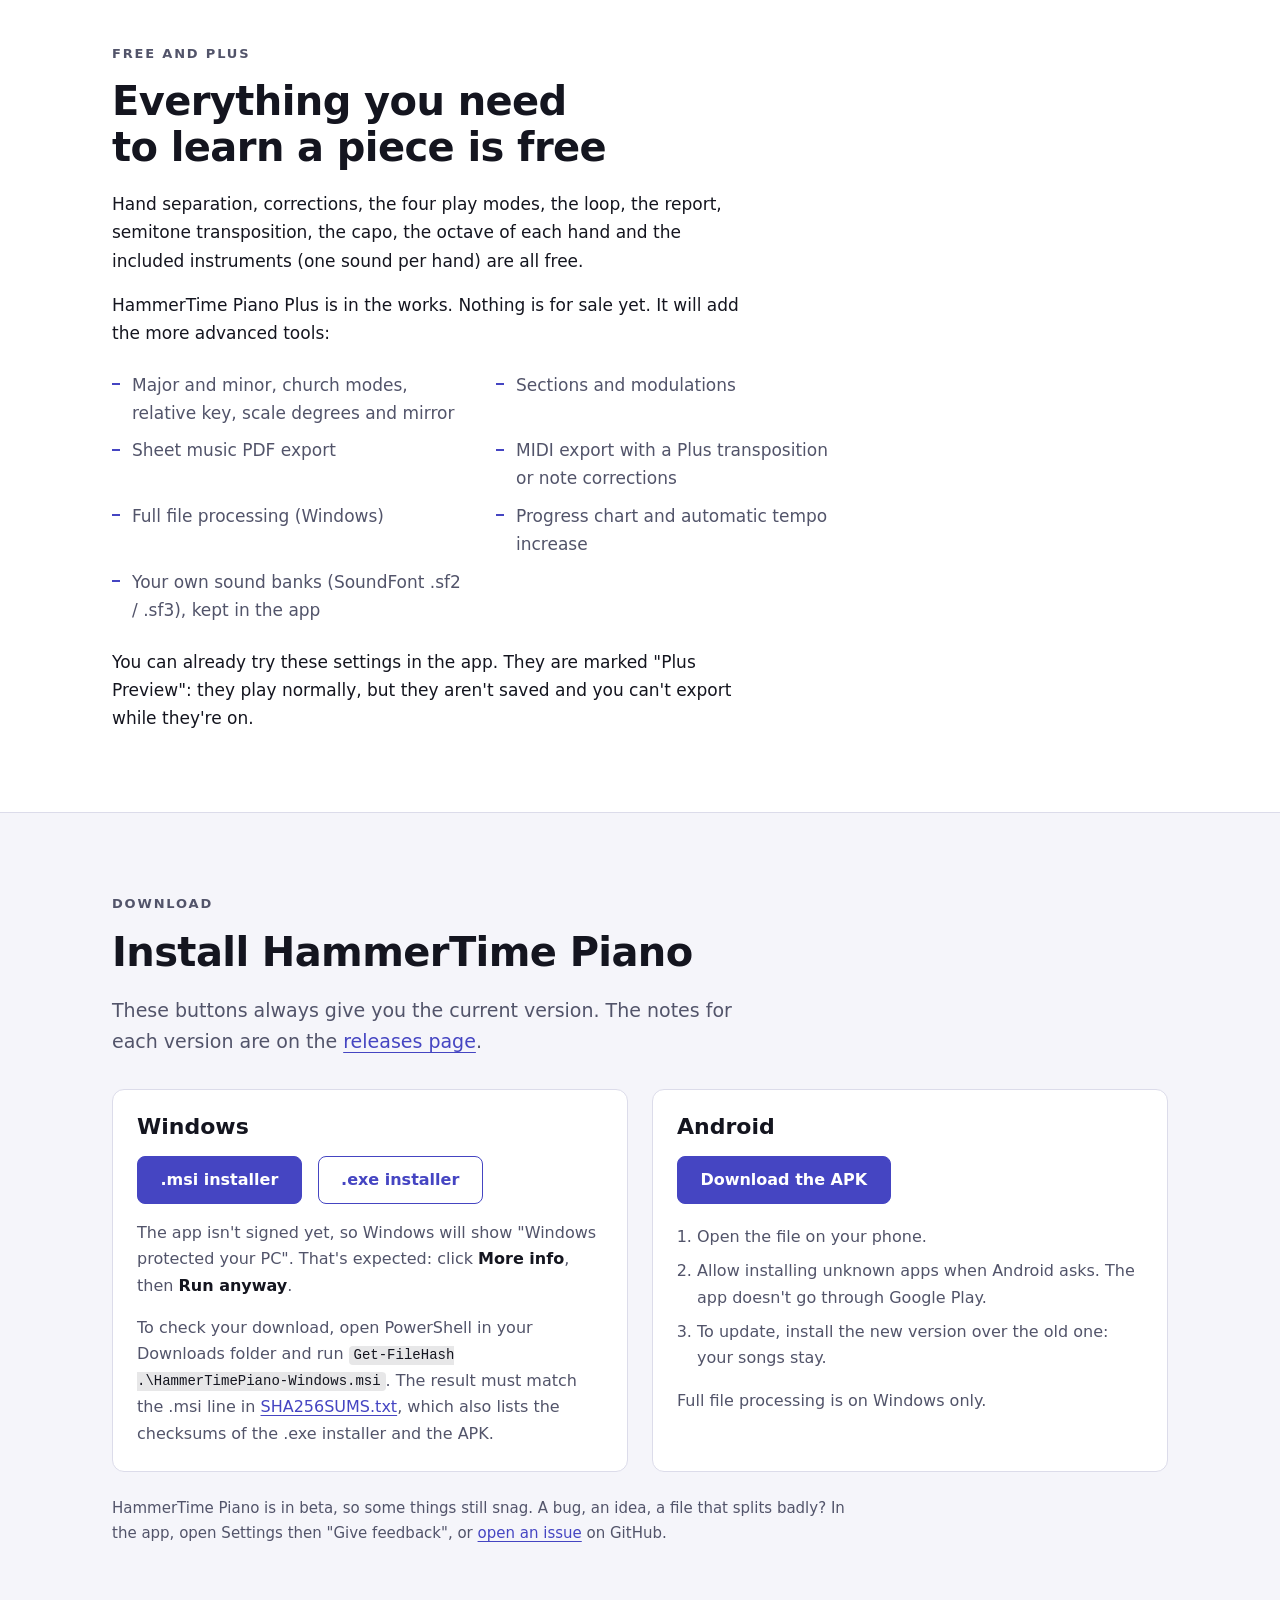
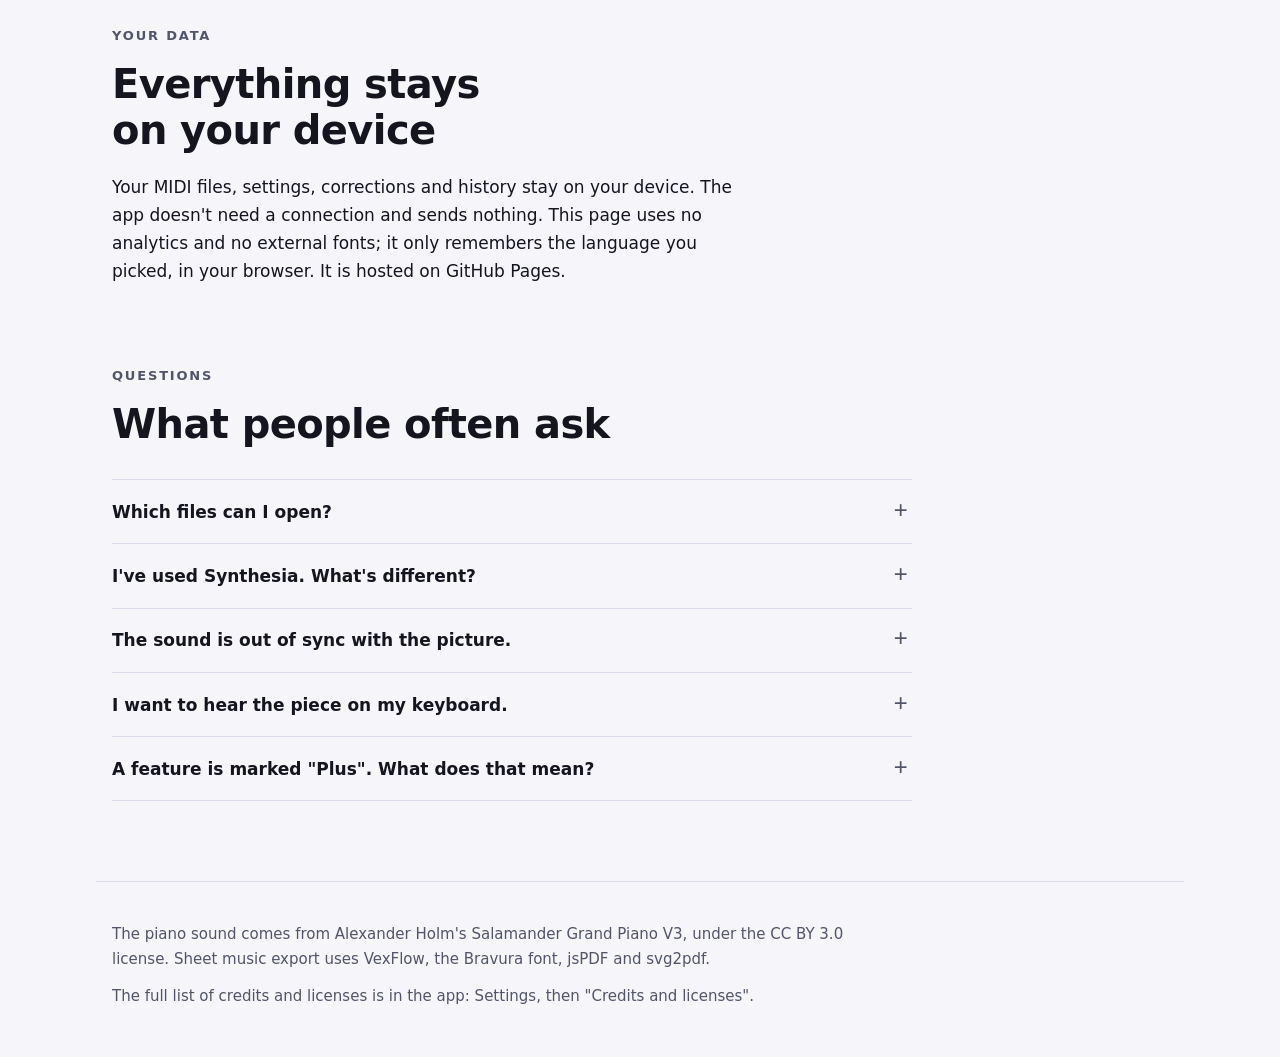
==== commit db11a42a: "Site : 7de0f18" ====
--- a/en/index.html
+++ b/en/index.html
@@ -3,8 +3,8 @@
 <head>
 <meta charset="utf-8">
 <meta name="viewport" content="width=device-width, initial-scale=1, viewport-fit=cover">
-<title>PianoFlow</title>
-<meta name="description" content="PianoFlow helps you learn piano pieces from a MIDI file: the notes fall toward the keyboard and the two hands are split for you. Free, for Windows and Android.">
+<title>HammerTime Piano</title>
+<meta name="description" content="HammerTime Piano helps you learn piano pieces from a MIDI file: the notes fall toward the keyboard and the two hands are split for you. Free, for Windows and Android.">
 <meta name="color-scheme" content="dark light">
 <link rel="icon" href="data:image/svg+xml,%3Csvg xmlns='http://www.w3.org/2000/svg' viewBox='0 0 32 32'%3E%3Crect width='32' height='32' rx='6' fill='%230d0e15'/%3E%3Crect x='6' y='7' width='5' height='11' rx='1' fill='%235ccaa2'/%3E%3Crect x='13' y='12' width='5' height='8' rx='1' fill='%23f0a02a'/%3E%3Crect x='20' y='5' width='5' height='9' rx='1' fill='%235ccaa2'/%3E%3Crect x='4' y='22' width='24' height='5' rx='1' fill='%23e6e6ee'/%3E%3C/svg%3E">
 <link rel="stylesheet" href="../style.css">
@@ -15,7 +15,7 @@
 <body>
 
 <header class="page">
-  <a class="marque" href="./">PianoFlow</a>
+  <a class="marque" href="./">HammerTime Piano</a>
   <nav aria-label="Page sections">
     <a href="#features">What it does</a>
     <a href="#plus">Free and Plus</a>
@@ -28,7 +28,7 @@
 <main>
 <section class="accueil page" aria-labelledby="title">
   <h1 id="title">Learn your piano pieces one hand at a time</h1>
-  <p class="lead">Give PianoFlow a MIDI file. The notes fall toward the keyboard and you play them at your own pace, slowed down or looping the passage that trips you up. The app works out the right hand and the left hand by itself.</p>
+  <p class="lead">Give HammerTime Piano a MIDI file. The notes fall toward the keyboard and you play them at your own pace, slowed down or looping the passage that trips you up. The app works out the right hand and the left hand by itself.</p>
   <div class="actions">
     <a class="bouton principal" href="#download">Download for free</a>
     <a class="bouton secondaire" href="#features">See what it does</a>
@@ -37,7 +37,7 @@
 
   <figure class="vitrine">
     <div class="cadre">
-      <img src="../img/jeu.webp" width="1600" height="950" alt="The PianoFlow play screen: green and orange notes fall toward a piano keyboard, with the mode, speed and loop buttons at the top. The interface in this picture is in French.">
+      <img src="../img/jeu.webp" width="1600" height="950" alt="The HammerTime Piano play screen: green and orange notes fall toward a piano keyboard, with the mode, speed and loop buttons at the top. The interface in this picture is in French.">
     </div>
     <figcaption>
       <span class="legende"><i class="d"></i>Right hand</span>
@@ -72,7 +72,7 @@
       <p class="etiquette">Hand separation</p>
       <h2 id="title-hands">A messy file is not a problem</h2>
       <div class="corps">
-        <p>A lot of the MIDI files you find online are live recordings on a single track, with nothing saying which hand plays what. PianoFlow figures it out.</p>
+        <p>A lot of the MIDI files you find online are live recordings on a single track, with nothing saying which hand plays what. HammerTime Piano figures it out.</p>
         <p>The notes it isn't sure about are dashed. Tap a note to move it to the other hand, and the app takes another look at the nearby notes it had doubts about. The ones it was certain of, it leaves alone.</p>
       </div>
     </div>
@@ -115,11 +115,11 @@
 
   <div class="apercus">
     <figure>
-      <div class="cadre"><img src="../img/tonalite.webp" width="1600" height="950" loading="lazy" alt="The PianoFlow piece panel: detected key, transposition, capo, octave per hand, and the settings marked Plus. The interface in this picture is in French."></div>
+      <div class="cadre"><img src="../img/tonalite.webp" width="1600" height="950" loading="lazy" alt="The HammerTime Piano piece panel: detected key, transposition, capo, octave per hand, and the settings marked Plus. The interface in this picture is in French."></div>
       <figcaption class="sous-image">The piece panel: detected key, transposition, capo, octave for each hand.</figcaption>
     </figure>
     <figure>
-      <div class="cadre"><img src="../img/telephone.webp" width="1400" height="647" loading="lazy" alt="PianoFlow on a phone held in landscape: the same play screen, with buttons sized for touch."></div>
+      <div class="cadre"><img src="../img/telephone.webp" width="1400" height="647" loading="lazy" alt="HammerTime Piano on a phone held in landscape: the same play screen, with buttons sized for touch."></div>
       <figcaption class="sous-image">On Android, in landscape, with the same play screen.</figcaption>
     </figure>
   </div>
@@ -132,7 +132,7 @@
     <h2 id="title-plus">Everything you need to learn a piece is free</h2>
     <div class="corps">
       <p>Hand separation, corrections, the four play modes, the loop, the report, semitone transposition, the capo, the octave of each hand and the included instruments (one sound per hand) are all free.</p>
-      <p>PianoFlow Plus is in the works. Nothing is for sale yet. It will add the more advanced tools:</p>
+      <p>HammerTime Piano Plus is in the works. Nothing is for sale yet. It will add the more advanced tools:</p>
     </div>
     <ul class="liste-plus">
       <li>Major and minor, church modes, relative key, scale degrees and mirror</li>
@@ -151,23 +151,23 @@
 
 <section id="download" class="page" aria-labelledby="title-download">
   <p class="etiquette">Download</p>
-  <h2 id="title-download">Install PianoFlow</h2>
+  <h2 id="title-download">Install HammerTime Piano</h2>
   <p class="lead">These buttons always give you the current version. The notes for each version are on the <a href="https://github.com/NordiQc/pianoflow/releases/latest">releases page</a>.</p>
 
   <div class="telechargements">
     <div class="plateforme">
       <h3>Windows</h3>
       <div class="actions">
-        <a class="bouton principal" href="https://github.com/NordiQc/pianoflow/releases/latest/download/PianoFlow-Windows.msi">.msi installer</a>
-        <a class="bouton secondaire" href="https://github.com/NordiQc/pianoflow/releases/latest/download/PianoFlow-Windows-setup.exe">.exe installer</a>
+        <a class="bouton principal" href="https://github.com/NordiQc/pianoflow/releases/latest/download/HammerTimePiano-Windows.msi">.msi installer</a>
+        <a class="bouton secondaire" href="https://github.com/NordiQc/pianoflow/releases/latest/download/HammerTimePiano-Windows-setup.exe">.exe installer</a>
       </div>
       <p>The app isn't signed yet, so Windows will show "Windows protected your PC". That's expected: click <strong>More info</strong>, then <strong>Run anyway</strong>.</p>
-      <p>To check your download, open PowerShell in your Downloads folder and run <code>Get-FileHash .\PianoFlow-Windows.msi</code>. The result must match the .msi line in <a href="https://github.com/NordiQc/pianoflow/releases/latest/download/SHA256SUMS.txt">SHA256SUMS.txt</a>, which also lists the checksums of the .exe installer and the APK.</p>
+      <p>To check your download, open PowerShell in your Downloads folder and run <code>Get-FileHash .\HammerTimePiano-Windows.msi</code>. The result must match the .msi line in <a href="https://github.com/NordiQc/pianoflow/releases/latest/download/SHA256SUMS.txt">SHA256SUMS.txt</a>, which also lists the checksums of the .exe installer and the APK.</p>
     </div>
     <div class="plateforme">
       <h3>Android</h3>
       <div class="actions">
-        <a class="bouton principal" href="https://github.com/NordiQc/pianoflow/releases/latest/download/PianoFlow-Android.apk">Download the APK</a>
+        <a class="bouton principal" href="https://github.com/NordiQc/pianoflow/releases/latest/download/HammerTimePiano-Android.apk">Download the APK</a>
       </div>
       <ol>
         <li>Open the file on your phone.</li>
@@ -177,7 +177,7 @@
       <p>Full file processing is on Windows only.</p>
     </div>
   </div>
-  <p class="pied-telechargement">PianoFlow is in beta, so some things still snag. A bug, an idea, a file that splits badly? In the app, open Settings then "Give feedback", or <a href="https://github.com/NordiQc/pianoflow/issues">open an issue</a> on GitHub.</p>
+  <p class="pied-telechargement">HammerTime Piano is in beta, so some things still snag. A bug, an idea, a file that splits badly? In the app, open Settings then "Give feedback", or <a href="https://github.com/NordiQc/pianoflow/issues">open an issue</a> on GitHub.</p>
 </section>
 
 <section id="privacy" class="page suite" aria-labelledby="title-privacy">
@@ -198,7 +198,7 @@
     </details>
     <details>
       <summary>I've used Synthesia. What's different?</summary>
-      <p>The idea is the same: notes falling toward a keyboard. PianoFlow adds automatic hand separation from a single-track file, a report after every take, and note and hand corrections right in the app.</p>
+      <p>The idea is the same: notes falling toward a keyboard. HammerTime Piano adds automatic hand separation from a single-track file, a report after every take, and note and hand corrections right in the app.</p>
     </details>
     <details>
       <summary>The sound is out of sync with the picture.</summary>
@@ -210,7 +210,7 @@
     </details>
     <details>
       <summary>A feature is marked "Plus". What does that mean?</summary>
-      <p>PianoFlow Plus is a paid version in the works, not for sale yet. You can try its settings as a preview, but they aren't saved with the song and export stays locked while they're on.</p>
+      <p>HammerTime Piano Plus is a paid version in the works, not for sale yet. You can try its settings as a preview, but they aren't saved with the song and export stays locked while they're on.</p>
     </details>
   </div>
 </section>
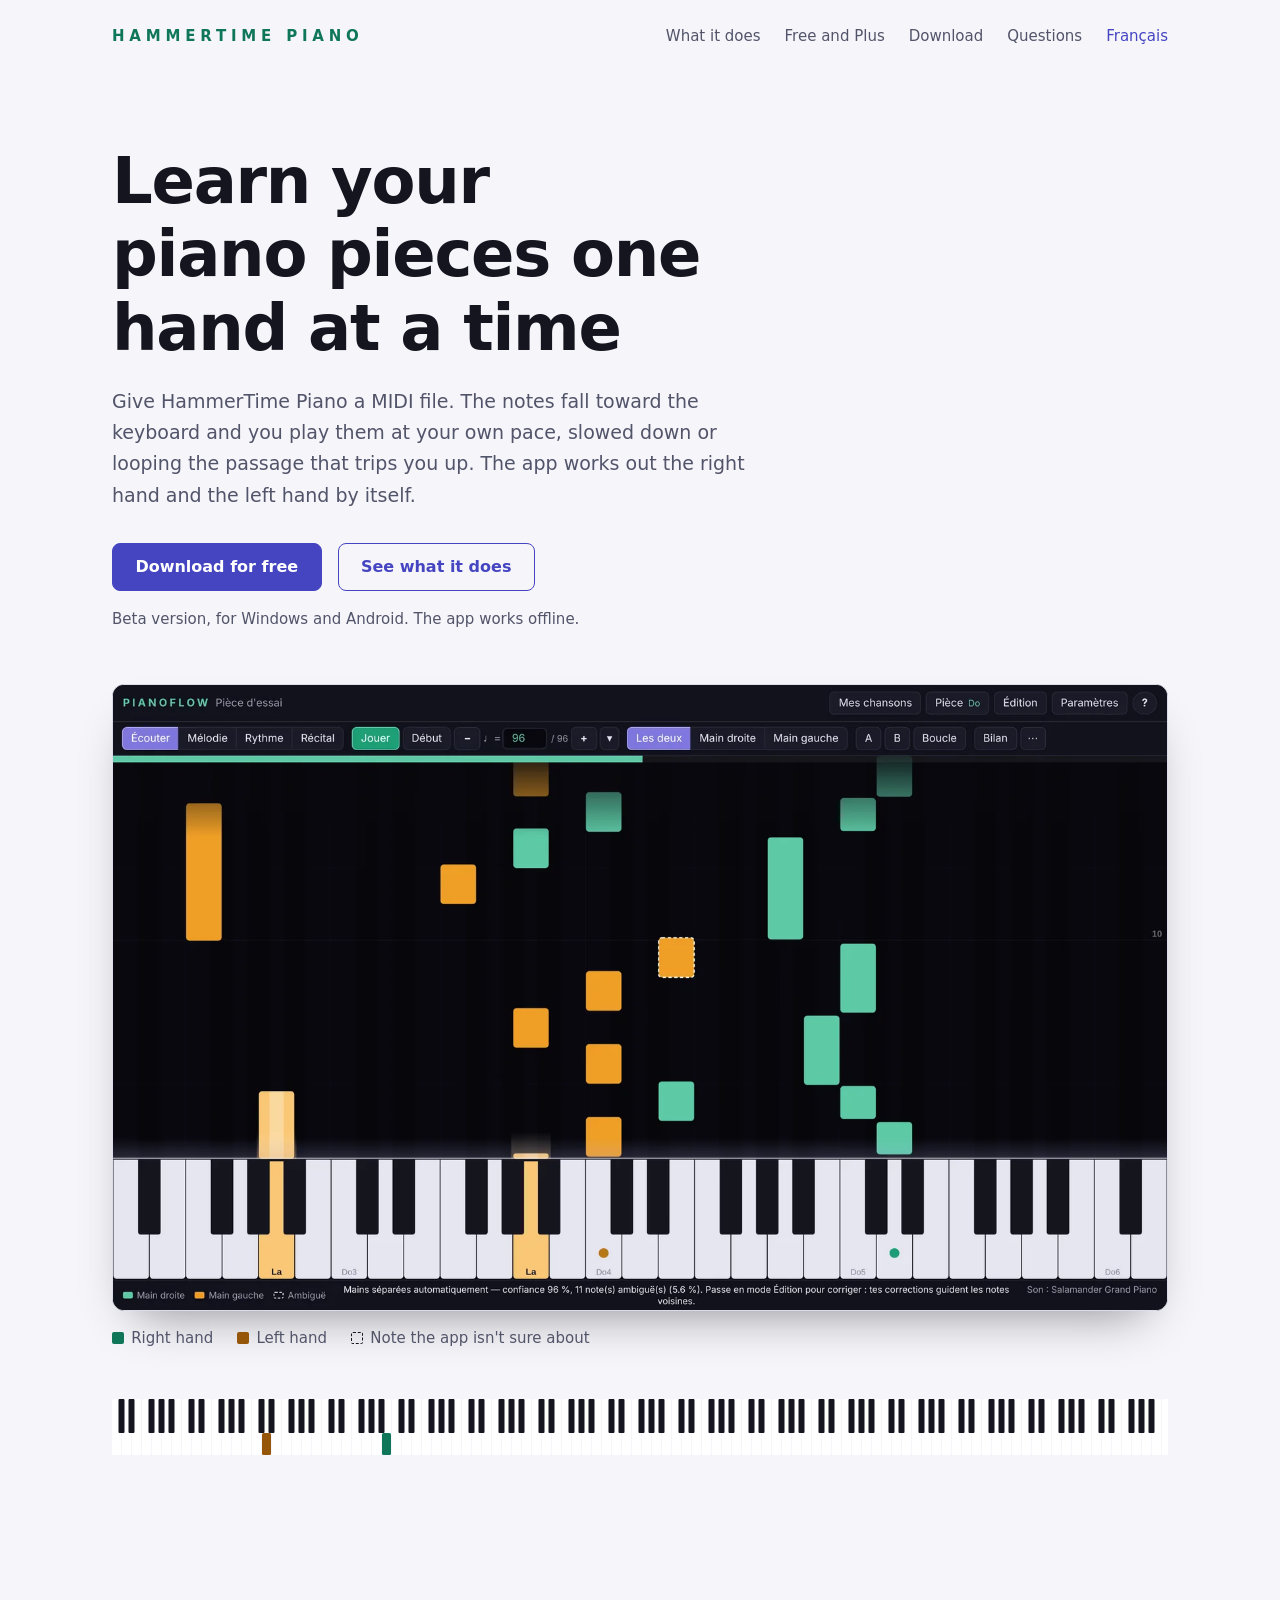
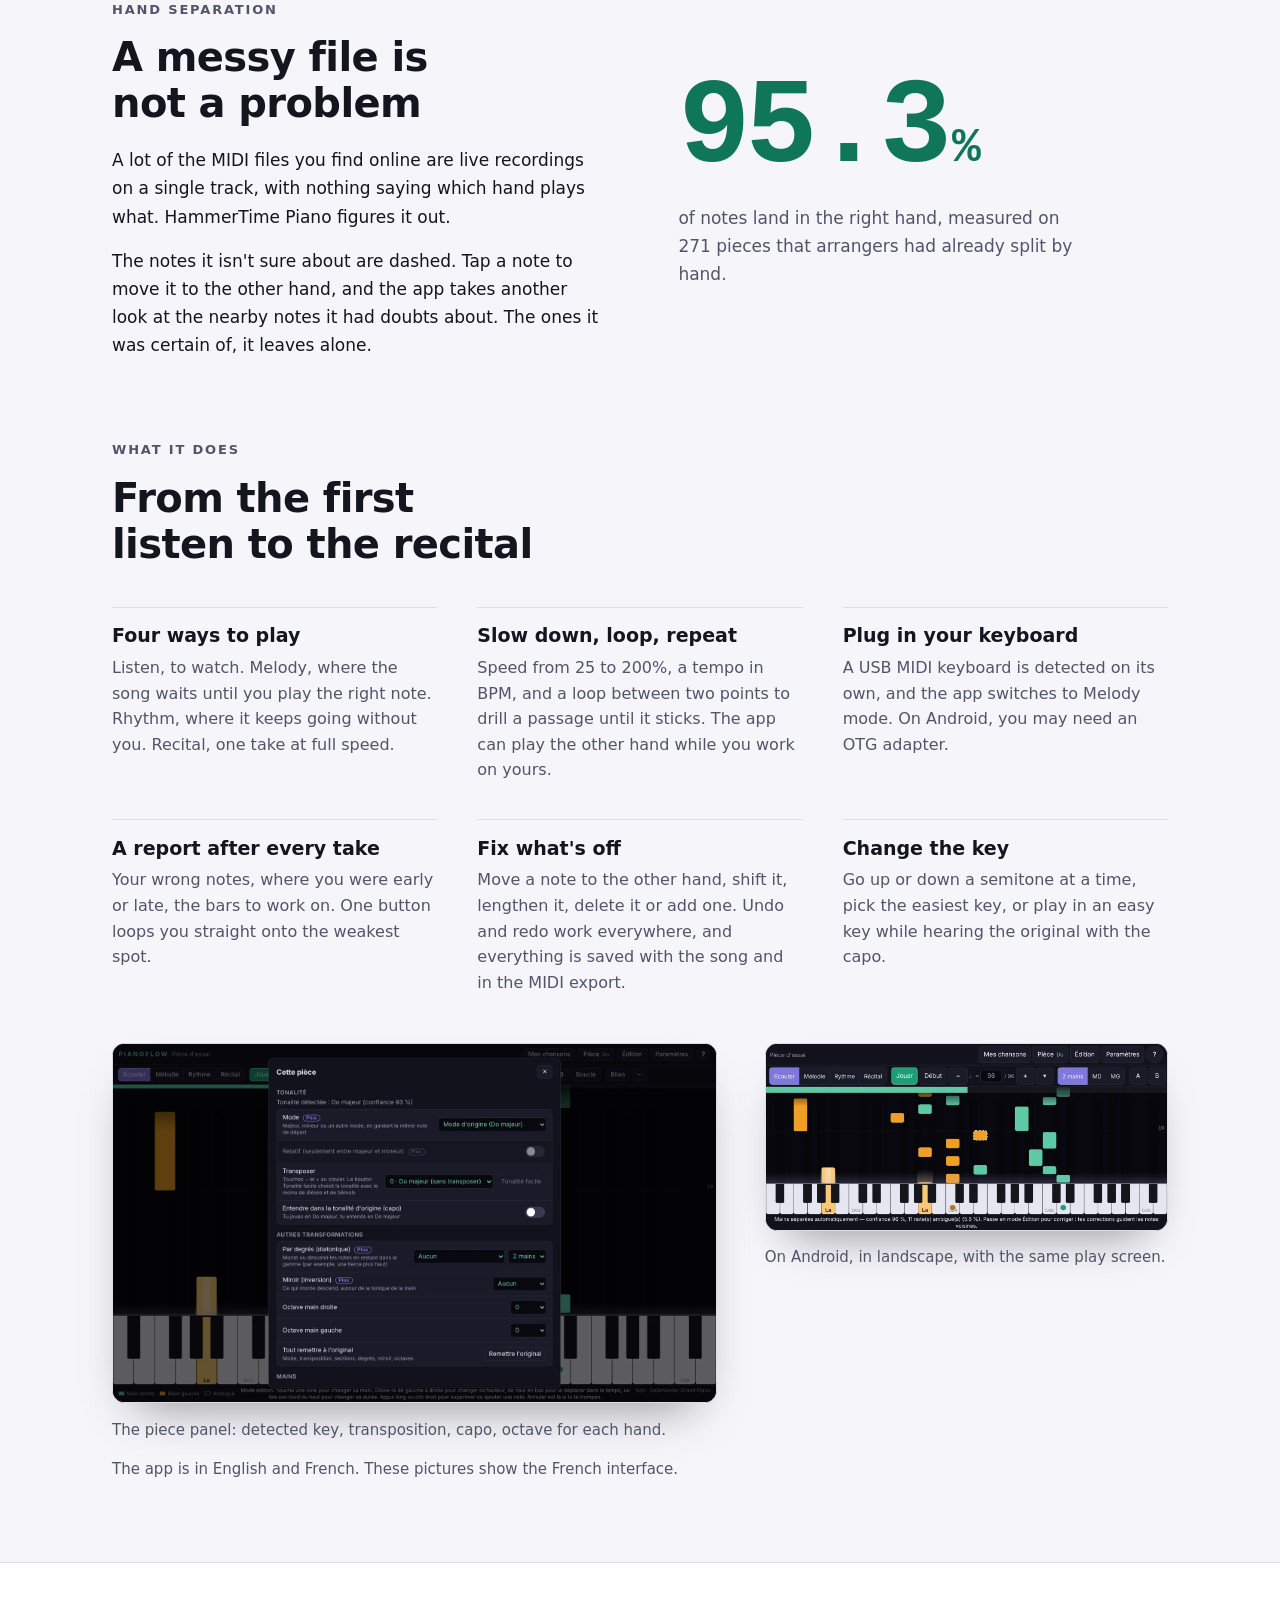
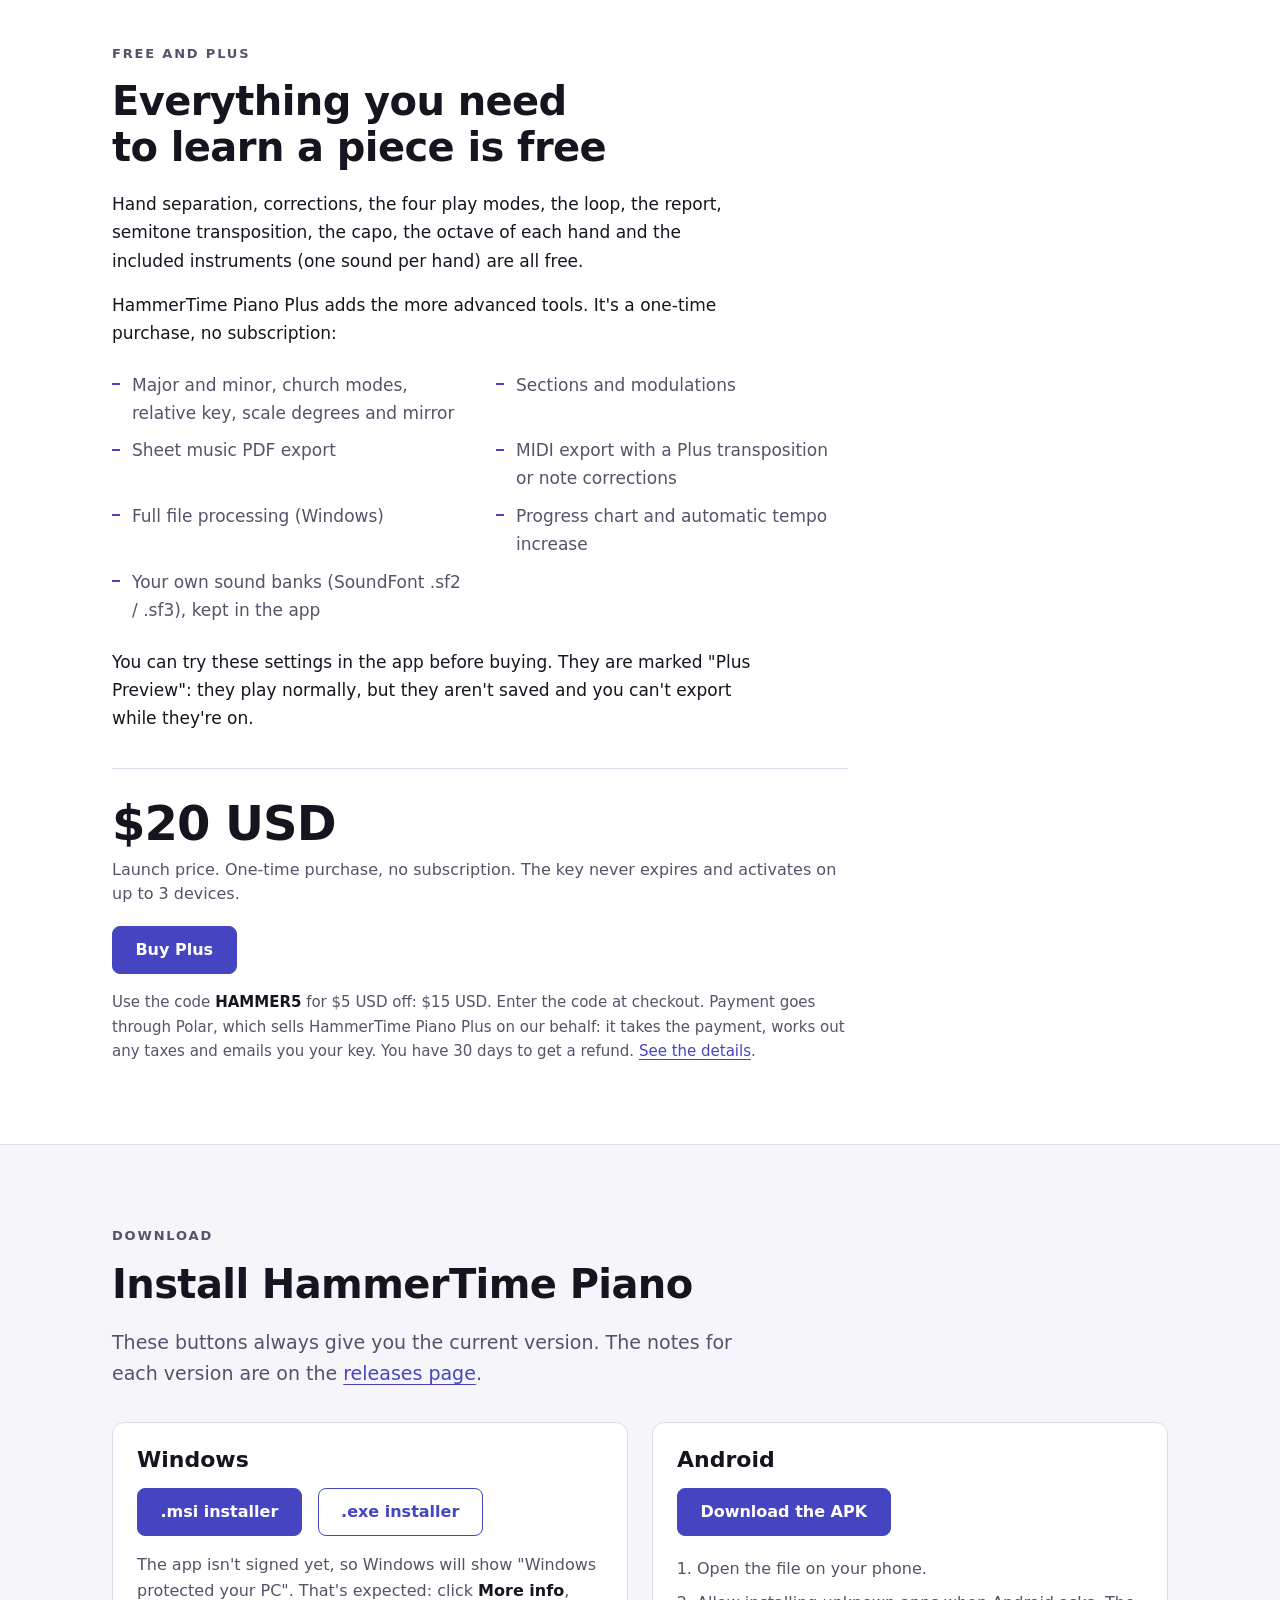
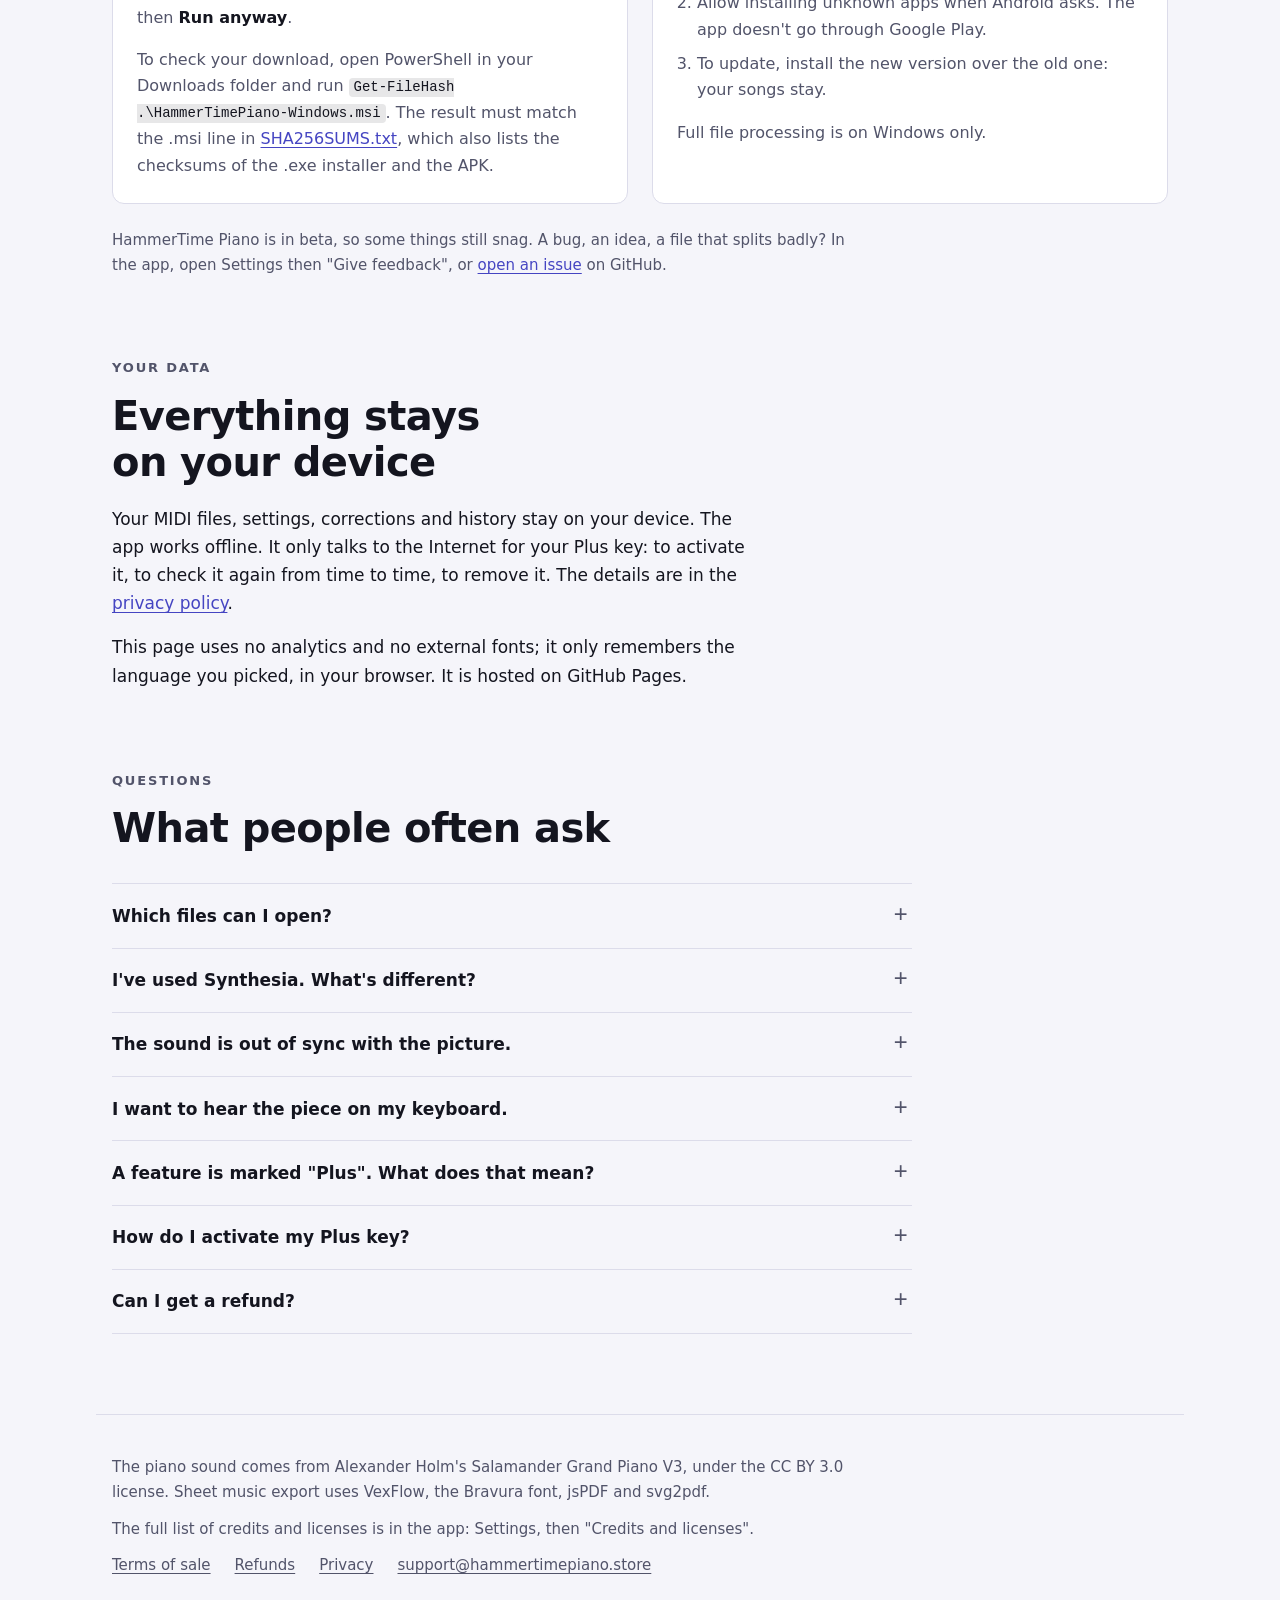
==== commit d175e0ea: "Site : a2093ff" ====
--- a/en/index.html
+++ b/en/index.html
@@ -8,9 +8,10 @@
 <meta name="color-scheme" content="dark light">
 <link rel="icon" href="data:image/svg+xml,%3Csvg xmlns='http://www.w3.org/2000/svg' viewBox='0 0 32 32'%3E%3Crect width='32' height='32' rx='6' fill='%230d0e15'/%3E%3Crect x='6' y='7' width='5' height='11' rx='1' fill='%235ccaa2'/%3E%3Crect x='13' y='12' width='5' height='8' rx='1' fill='%23f0a02a'/%3E%3Crect x='20' y='5' width='5' height='9' rx='1' fill='%235ccaa2'/%3E%3Crect x='4' y='22' width='24' height='5' rx='1' fill='%23e6e6ee'/%3E%3C/svg%3E">
 <link rel="stylesheet" href="../style.css">
-<link rel="alternate" hreflang="fr" href="https://nordiqc.github.io/pianoflow/">
-<link rel="alternate" hreflang="en" href="https://nordiqc.github.io/pianoflow/en/">
-<link rel="alternate" hreflang="x-default" href="https://nordiqc.github.io/pianoflow/en/">
+<link rel="canonical" href="https://hammertimepiano.store/en/">
+<link rel="alternate" hreflang="fr" href="https://hammertimepiano.store/">
+<link rel="alternate" hreflang="en" href="https://hammertimepiano.store/en/">
+<link rel="alternate" hreflang="x-default" href="https://hammertimepiano.store/en/">
 </head>
 <body>
 
@@ -132,7 +133,7 @@
     <h2 id="title-plus">Everything you need to learn a piece is free</h2>
     <div class="corps">
       <p>Hand separation, corrections, the four play modes, the loop, the report, semitone transposition, the capo, the octave of each hand and the included instruments (one sound per hand) are all free.</p>
-      <p>HammerTime Piano Plus is in the works. Nothing is for sale yet. It will add the more advanced tools:</p>
+      <p>HammerTime Piano Plus adds the more advanced tools. It's a one-time purchase, no subscription:</p>
     </div>
     <ul class="liste-plus">
       <li>Major and minor, church modes, relative key, scale degrees and mirror</li>
@@ -144,7 +145,14 @@
       <li>Your own sound banks (SoundFont .sf2 / .sf3), kept in the app</li>
     </ul>
     <div class="corps apres-liste">
-      <p>You can already try these settings in the app. They are marked "Plus Preview": they play normally, but they aren't saved and you can't export while they're on.</p>
+      <p>You can try these settings in the app before buying. They are marked "Plus Preview": they play normally, but they aren't saved and you can't export while they're on.</p>
+    </div>
+    <div class="achat">
+      <p class="prix">$20 USD<small>Launch price. One-time purchase, no subscription. The key never expires and activates on up to 3 devices.</small></p>
+      <div class="actions">
+        <a class="bouton principal" href="https://buy.polar.sh/polar_cl_ZBczkOJ6EzDA2q0R0JvvJ8ZvNy0fC6H6GThPB06Cyfj">Buy Plus</a>
+      </div>
+      <p class="note-achat">Use the code <strong>HAMMER5</strong> for $5 USD off: $15 USD. Enter the code at checkout. Payment goes through Polar, which sells HammerTime Piano Plus on our behalf: it takes the payment, works out any taxes and emails you your key. You have 30 days to get a refund. <a href="legal/#refunds">See the details</a>.</p>
     </div>
   </div>
 </section>
@@ -184,7 +192,8 @@
   <p class="etiquette">Your data</p>
   <h2 id="title-privacy">Everything stays on your device</h2>
   <div class="corps">
-    <p>Your MIDI files, settings, corrections and history stay on your device. The app doesn't need a connection and sends nothing. This page uses no analytics and no external fonts; it only remembers the language you picked, in your browser. It is hosted on GitHub Pages.</p>
+    <p>Your MIDI files, settings, corrections and history stay on your device. The app works offline. It only talks to the Internet for your Plus key: to activate it, to check it again from time to time, to remove it. The details are in the <a href="legal/#privacy">privacy policy</a>.</p>
+    <p>This page uses no analytics and no external fonts; it only remembers the language you picked, in your browser. It is hosted on GitHub Pages.</p>
   </div>
 </section>
 
@@ -210,7 +219,15 @@
     </details>
     <details>
       <summary>A feature is marked "Plus". What does that mean?</summary>
-      <p>HammerTime Piano Plus is a paid version in the works, not for sale yet. You can try its settings as a preview, but they aren't saved with the song and export stays locked while they're on.</p>
+      <p>It's part of HammerTime Piano Plus, the one-time $20 USD purchase. You can try it as a preview, but the settings aren't saved with the song and export stays locked while they're on. To unlock them, <a href="#plus">buy Plus</a>.</p>
+    </details>
+    <details>
+      <summary>How do I activate my Plus key?</summary>
+      <p>After you pay, Polar emails you your key. It starts with HAMMERTIME-. Paste it into the box on the app's Plus screen. Activating needs a connection. After that, your key also works offline; the app checks it again from time to time when it's online. The key activates on up to 3 devices: to free a spot, use the "Remove" button on the device you're leaving.</p>
+    </details>
+    <details>
+      <summary>Can I get a refund?</summary>
+      <p>Yes, for 30 days after your purchase, no questions asked. Write to <a href="mailto:support@hammertimepiano.store">support@hammertimepiano.store</a> with the email you bought with. All the details are in the <a href="legal/#refunds">refund policy</a>.</p>
     </details>
   </div>
 </section>
@@ -219,6 +236,7 @@
 <footer class="page">
   <p>The piano sound comes from Alexander Holm's Salamander Grand Piano V3, under the CC BY 3.0 license. Sheet music export uses VexFlow, the Bravura font, jsPDF and svg2pdf.</p>
   <p>The full list of credits and licenses is in the app: Settings, then "Credits and licenses".</p>
+  <p class="liens-pied"><a href="legal/#terms">Terms of sale</a><a href="legal/#refunds">Refunds</a><a href="legal/#privacy">Privacy</a><a href="mailto:support@hammertimepiano.store">support@hammertimepiano.store</a></p>
 </footer>
 
 <script>
--- a/style.css
+++ b/style.css
@@ -113,6 +113,14 @@
 
 .plateforme code { font: .875em/1.4 var(--police-chiffres); padding: .1em .35em; border-radius: .25rem; background: color-mix(in srgb, var(--texte) 10%, transparent); color: var(--texte); overflow-wrap: anywhere; }
 
+/* Acheter Plus */
+.achat { margin-top: 2.25rem; padding-top: 1.75rem; border-top: 1px solid var(--trait); max-width: 46rem; }
+.prix { font: 640 clamp(2rem, 6vw, 3rem)/1.1 var(--police-titre); letter-spacing: -.02em; }
+.prix small { display: block; margin-top: .5rem; font: 400 1rem/1.5 var(--police); letter-spacing: 0; color: var(--texte-doux); }
+.achat .actions { margin-top: 1.25rem; }
+.note-achat { margin-top: 1rem; font-size: .9375rem; color: var(--texte-doux); }
+.note-achat strong { color: var(--texte); font-weight: 600; }
+
 /* Questions */
 details { border-top: 1px solid var(--trait); }
 details:last-of-type { border-bottom: 1px solid var(--trait); }
@@ -125,6 +133,18 @@
 
 footer { border-top: 1px solid var(--trait); padding-block: 2.5rem 3rem; color: var(--texte-doux); font-size: .9375rem; display: grid; gap: .75rem; }
 footer p { max-width: 46rem; }
+.liens-pied { display: flex; flex-wrap: wrap; gap: .25rem 1.5rem; }
+.liens-pied a { color: var(--texte-doux); }
+.liens-pied a:hover { color: var(--texte); }
+
+/* Pages légales (conditions, remboursement, confidentialité) */
+.legal-tete { padding-block: clamp(1.5rem, 4vw, 3rem) clamp(1.5rem, 4vw, 2.5rem); }
+.legal-tete h1 { font-size: clamp(1.9rem, 5vw, 3rem); max-width: 22ch; }
+.maj { margin-top: 1rem; color: var(--texte-doux); font-size: .9375rem; }
+.legal h3 { margin-top: 2rem; margin-bottom: .5rem; font-size: 1.125rem; }
+.legal .corps h3:first-child { margin-top: 0; }
+.legal .corps p + p { margin-top: .85rem; }
+.legal section { scroll-margin-top: 1rem; }
 
 @media (max-width: 52rem) {
   .deux-colonnes, .apercus, .telechargements { grid-template-columns: minmax(0, 1fr); }
